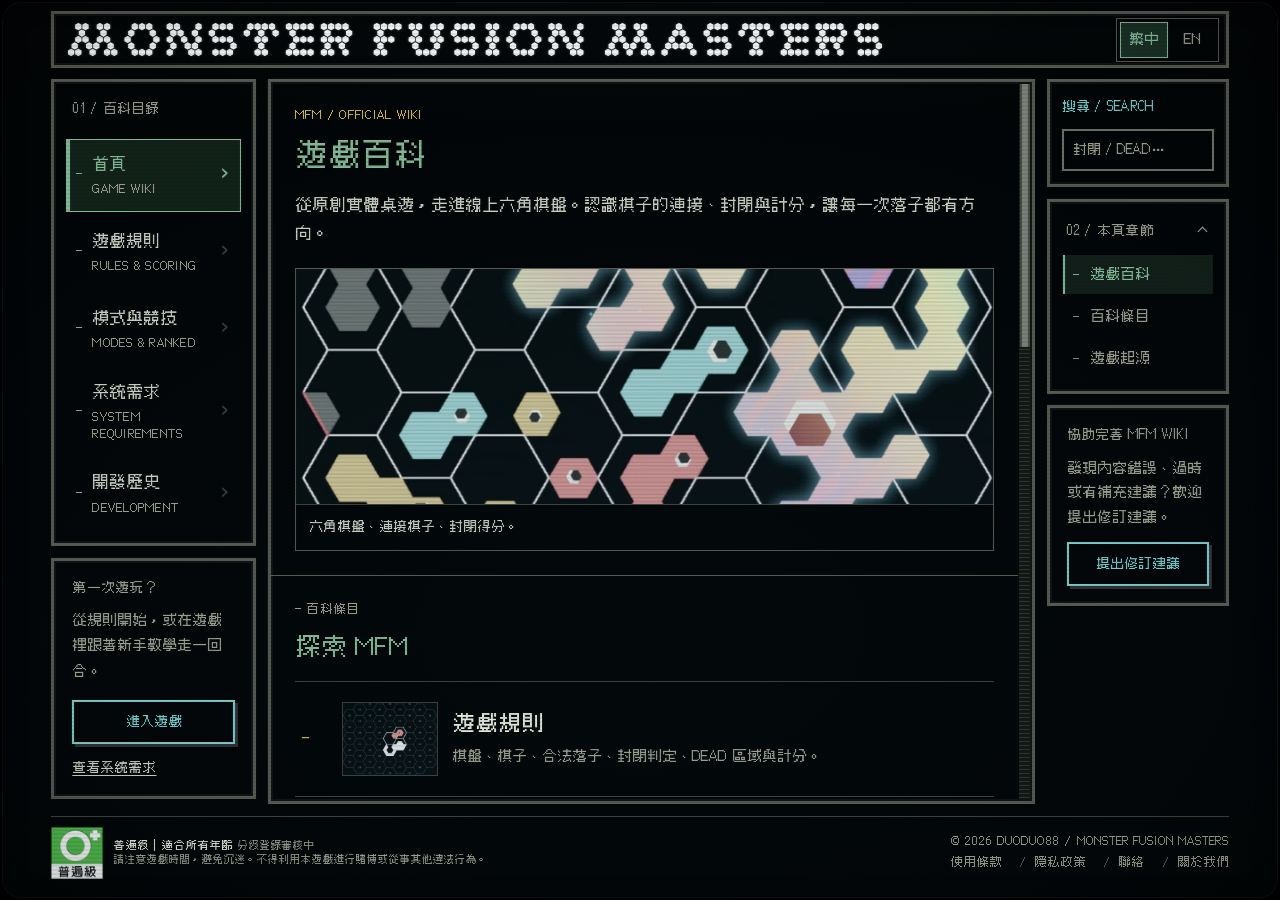
==== docs/index.html @ 3c0e4fbd "feat(wiki): add pending rating to all Chinese articles" ====
<!doctype html>
<html lang="zh-Hant">
<head>
  <link rel="canonical" href="https://duoduo-88.github.io/monster-fusion-masters-showcase_MFM/">
  <meta charset="utf-8">
  <meta name="viewport" content="width=device-width,initial-scale=1">
  <meta name="theme-color" content="#000000">
  <link rel="icon" type="image/png" sizes="500x500" href="./assets/mfm-favicon.png">
  <meta name="description" content="Monster Fusion Masters（MFM）官方遊戲百科：了解 61 格六角棋盤、拼接與封閉得分規則、線上對戰模式，以及原創桌遊的開發歷史。">
  <title>首頁 | Monster Fusion Masters Wiki</title>
  <link rel="alternate" hreflang="zh-Hant" href="https://duoduo-88.github.io/monster-fusion-masters-showcase_MFM/">
  <link rel="alternate" hreflang="en" href="https://duoduo-88.github.io/monster-fusion-masters-showcase_MFM/en/index.html">
  <link rel="preload" href="./fonts/mfm-reading.ttf" as="font" type="font/ttf" crossorigin>
  <link rel="stylesheet" href="./wiki.css?v=20261025-rating1">
  <script data-wiki-font-boot="1">
    (() => {
      "use strict";
      if (!document.fonts?.load) return;

      const root = document.documentElement;
      root.classList.add("wiki-fonts-loading");
      const reveal = () => {
        clearTimeout(timeout);
        root.classList.remove("wiki-fonts-loading");
      };
      // Keep the articles accessible if the font server fails or stalls.
      const timeout = setTimeout(reveal, 5000);
      const pageReady = new Promise(resolve => addEventListener("load", resolve, {once:true}));
      Promise.allSettled([document.fonts.load('16px "Cubic 11"', "遊戲Game"), pageReady]).then(reveal);
    })();
  </script>
  <script src="./wiki-navigation.js?v=20261025-requirements1" defer></script>
  <script src="./wiki.js?v=20261018-partial1" defer></script>
  <script src="./wiki-media.js?v=20261018-partial1" defer></script>
  <script src="./wiki-search-index.js?v=20261016-cover1" defer></script>
  <script src="./wiki-search.js?v=20261018-partial1" defer></script>
</head>
<body>
  <div class="wiki-loading-overlay" role="status" aria-label="載入中"><i class="mfm-loading-hexes" aria-hidden="true"><b></b><b></b><b></b></i></div>
  <a class="skip-link" href="#main-content">跳至主要內容</a>
  <div class="site-shell">
    <header class="site-head frame">
      <a class="brand" href="./index.html" aria-label="Monster Fusion Masters · 百科首頁"><img src="./assets/mfm-wordmark.svg?v=20261018-white1" alt="Monster Fusion Masters" width="814.02" height="32.58"><span class="brand-tag">OFFICIAL<br>WIKI</span></a>
      <div class="head-actions">
        <nav class="language-switch" aria-label="語言切換">
          <a href="./index.html?lang=zh-Hant" data-language="zh-Hant" lang="zh-Hant" hreflang="zh-Hant" aria-current="true" aria-label="繁體中文">繁中</a>
          <a href="./en/index.html?lang=en" data-language="en" lang="en" hreflang="en" aria-label="English">EN</a>
        </nav>
      </div>
    </header>
    <div class="layout">
      <aside class="left-rail">
        <nav class="site-nav frame" aria-label="百科分類"><div class="panel-label">01 / 百科目錄</div><a class="nav-link" href="./index.html" aria-current="page"><span class="nav-index">-</span><span>首頁<small>GAME WIKI</small></span><span class="nav-arrow" aria-hidden="true">›</span></a><a class="nav-link" href="./rules.html"><span class="nav-index">-</span><span>遊戲規則<small>RULES & SCORING</small></span><span class="nav-arrow" aria-hidden="true">›</span></a><a class="nav-link" href="./modes.html"><span class="nav-index">-</span><span>模式與競技<small>MODES & RANKED</small></span><span class="nav-arrow" aria-hidden="true">›</span></a><a class="nav-link" href="./requirements.html"><span class="nav-index">-</span><span>系統需求<small>SYSTEM REQUIREMENTS</small></span><span class="nav-arrow" aria-hidden="true">›</span></a><a class="nav-link" href="./history.html"><span class="nav-index">-</span><span>開發歷史<small>DEVELOPMENT</small></span><span class="nav-arrow" aria-hidden="true">›</span></a></nav>
        <div class="rail-note frame"><span class="panel-label">第一次遊玩？</span><p>從規則開始，或在遊戲裡跟著新手教學走一回合。</p><a class="pixel-btn cyan" data-mfm-launch href="https://mfm.monster-fusion-masters-online.workers.dev/" aria-haspopup="dialog">進入遊戲</a><a class="requirements-link" href="./requirements.html">查看系統需求</a></div>
        <div class="reference-card frame"><span class="panel-label">公開資料</span><p>原創桌遊，持續進化。</p><a href="https://github.com/duoduo-88/monster-fusion-masters-showcase_MFM">SHOWCASE</a><a href="./history.html#sources">資料來源</a><a href="https://github.com/duoduo-88/monster-fusion-masters-showcase_MFM/releases/latest">桌面版下載</a></div>
      </aside>
      <main class="page frame wiki-scroll-rail" id="main-content" tabindex="-1">
<section class="hero" id="overview"><span class="eyebrow">MFM / OFFICIAL WIKI</span><h1>遊戲百科</h1><p>從原創實體桌遊，走進線上六角棋盤。認識棋子的連接、封閉與計分，讓每一次落子都有方向。</p><figure class="guide-figure intro-visual wiki-cover"><img class="" src="./assets/media/board-colors.webp" alt="Monster Fusion Masters 彩色六角棋盤封面" width="784" height="850" loading="eager" fetchpriority="high" decoding="async"><figcaption>六角棋盤、連接棋子、封閉得分。</figcaption></figure>
</section>

<section class="section" id="explore"><span class="eyebrow">- 百科條目</span><h2>探索 MFM</h2><div class="entry-list">
<a class="entry" href="./rules.html"><span class="entry-number">-</span><span class="entry-thumb"><img class="" src="./assets/media/battle-overview.webp" alt="遊戲畫面局部" width="549" height="613" loading="lazy" decoding="async"></span><span><h3>遊戲規則</h3><p>棋盤、棋子、合法落子、封閉判定、DEAD 區域與計分。</p></span></a>
<a class="entry" href="./modes.html"><span class="entry-number">-</span><span class="entry-thumb"><img class="" src="./assets/media/lobby-room-list.webp" alt="遊戲畫面局部" width="975" height="694" loading="lazy" decoding="async"></span><span><h3>模式與競技</h3><p>自訂房間、AI、Ranked、RTG、賽季制度、觀戰與重播。</p></span></a>
<a class="entry" href="./history.html"><span class="entry-number">-</span><span class="entry-thumb"><img class="" src="./assets/media/board-colors.webp" alt="遊戲畫面局部" width="784" height="850" loading="lazy" decoding="async"></span><span><h3>開發歷史</h3><p>從 2020 年 3D 列印實體桌遊，到即時線上多人對戰。</p></span></a></div><div class="rank-preview"><div class="visual-heading"><h3>從青銅到大師</h3></div><div class="rank-strip"><a class="rank-mini" href="./modes.html#ranked"><img class="" src="./assets/media/rank-bronze.webp" data-animation="./assets/media/rank-bronze.animated.webp" data-still="./assets/media/rank-bronze.webp" alt="Bronze" width="224" height="224" loading="lazy" decoding="async"><span>Bronze</span></a><a class="rank-mini" href="./modes.html#ranked"><img class="" src="./assets/media/rank-silver.webp" data-animation="./assets/media/rank-silver.animated.webp" data-still="./assets/media/rank-silver.webp" alt="Silver" width="224" height="224" loading="lazy" decoding="async"><span>Silver</span></a><a class="rank-mini" href="./modes.html#ranked"><img class="" src="./assets/media/rank-gold.webp" data-animation="./assets/media/rank-gold.animated.webp" data-still="./assets/media/rank-gold.webp" alt="Gold" width="224" height="224" loading="lazy" decoding="async"><span>Gold</span></a><a class="rank-mini" href="./modes.html#ranked"><img class="" src="./assets/media/rank-platinum.webp" data-animation="./assets/media/rank-platinum.animated.webp" data-still="./assets/media/rank-platinum.webp" alt="Platinum" width="224" height="224" loading="lazy" decoding="async"><span>Platinum</span></a><a class="rank-mini" href="./modes.html#ranked"><img class="" src="./assets/media/rank-diamond.webp" data-animation="./assets/media/rank-diamond.animated.webp" data-still="./assets/media/rank-diamond.webp" alt="Diamond" width="224" height="224" loading="lazy" decoding="async"><span>Diamond</span></a><a class="rank-mini" href="./modes.html#ranked"><img class="" src="./assets/media/rank-master.webp" data-animation="./assets/media/rank-master.animated.webp" data-still="./assets/media/rank-master.webp" alt="Master" width="224" height="224" loading="lazy" decoding="async"><span>Master</span></a></div><a class="text-link" href="./modes.html#ranked">查看階級與評分門檻 →</a></div></section>
<section class="section" id="origin"><span class="eyebrow">- 遊戲起源</span><h2>先有桌遊，才有線上版</h2><p>MFM 的棋盤、規則、棋子、計分及平衡設計源自開發者的實體桌遊。2020 年公開 3D 列印版本，數年後再透過 Codex 協助將既有設計轉為軟體。遊戲玩法與設計決策仍由原作者負責。</p><p><a href="https://www.printables.com/model/35556-monster-fusion-masters-v1board-game">查看 2020 年實體版紀錄</a></p><figure class="guide-figure"><img src="./assets/media/original-tabletop-2020.webp" alt="Monster Fusion Masters V1 原創實體 3D 列印桌遊，橘色與黑色六角棋子置於白色棋盤上。" width="320" height="213" loading="lazy" decoding="async"><figcaption>2020 年的 Monster Fusion Masters V1 原創 3D 列印桌遊。</figcaption></figure></section>

</main>
      <aside class="right-rail">
        <section class="search-panel frame" data-wiki-search hidden aria-label="搜尋百科">
          <form role="search" aria-label="搜尋百科">
            <label class="panel-label" for="wiki-search-input">搜尋 / SEARCH</label>
            <div class="search-field"><input id="wiki-search-input" type="search" placeholder="封閉 / DEAD…" autocomplete="off" spellcheck="false" maxlength="160" aria-controls="wiki-search-results"><button class="search-clear" type="button" aria-label="清除搜尋" hidden>×</button></div>
            
          </form>
          <p class="search-status" role="status" aria-live="polite" aria-atomic="true" hidden></p>
          <ol class="search-results" id="wiki-search-results" hidden></ol>
        </section>
        <nav class="contents-panel frame" aria-label="本頁章節"><details open><summary class="panel-label">02 / 本頁章節<span class="collapse-icon" aria-hidden="true"></span></summary><ol class="toc"><li><a href="#overview"><span aria-hidden="true">-</span>遊戲百科</a></li><li><a href="#explore"><span aria-hidden="true">-</span>百科條目</a></li><li><a href="#origin"><span aria-hidden="true">-</span>遊戲起源</a></li></ol></details></nav>
      
        <section class="reference-card frame wiki-contribution" aria-label="百科修訂建議"><span class="panel-label">協助完善 MFM WIKI</span><p>發現內容錯誤、過時或有補充建議？歡迎提出修訂建議。</p><a class="pixel-btn cyan" href="https://github.com/duoduo-88/monster-fusion-masters-showcase_MFM/issues/new?template=wiki-suggestion.yml" target="_blank" rel="noopener noreferrer">提出修訂建議</a></section>
      </aside>
    </div>
    <footer class="site-footer"><div class="rating-summary" aria-label="台灣遊戲分級資訊"><img class="rating-symbol" src="./assets/rating-general.webp" alt="普遍級遊戲分級標誌" width="52" height="52"><div class="rating-copy"><div class="rating-title">普遍級｜適合所有年齡 <span class="rating-pending">分級登錄審核中</span></div><div class="rating-warning">請注意遊戲時間，避免沉迷。不得利用本遊戲進行賭博或從事其他違法行為。</div></div></div><div class="footer-meta"><div class="footer-copyright" aria-label="© 2026 DUODUO88 / MONSTER FUSION MASTERS"><span>© 2026</span><span>DUODUO88</span><span>/</span><span>MONSTER FUSION MASTERS</span></div><nav class="footer-nav" aria-label="法律與網站資訊"><a href="https://mfm.monster-fusion-masters-online.workers.dev/terms?from=wiki&amp;lang=zh-Hant">使用條款</a><a href="https://mfm.monster-fusion-masters-online.workers.dev/privacy?from=wiki&amp;lang=zh-Hant">隱私政策</a><a href="https://github.com/duoduo-88/monster-fusion-masters-showcase_MFM/issues/new/choose" target="_blank" rel="noopener noreferrer">聯絡</a><a href="./about.html">關於我們</a></nav></div></footer>
  </div>
  <dialog class="mfm-launch-dialog" id="mfm-launch-dialog" aria-labelledby="mfm-launch-title" aria-describedby="mfm-launch-copy">
    <h2 id="mfm-launch-title">啟動 MFM DESKTOP</h2>
    <div class="mfm-launch-copy" id="mfm-launch-copy"><p>正在嘗試開啟 MFM 桌面版。</p><p>如果遊戲沒有啟動，可以下載桌面版，或直接使用瀏覽器遊玩。</p></div>
    <div class="mfm-launch-actions">
      <a class="pixel-btn" href="https://github.com/duoduo-88/monster-fusion-masters-showcase_MFM/releases/latest" target="_blank" rel="noopener noreferrer" autofocus>下載桌面版</a>
      <a class="pixel-btn" href="https://mfm.monster-fusion-masters-online.workers.dev/">網頁版遊玩</a>
      <button class="pixel-btn" type="button" data-mfm-launch-close>關閉</button>
    </div>
  </dialog>
<script src="./crt-filter-v2.js?v=20261018-game-ui1"></script>
</body>
</html>
---- docs/wiki.css ----
/* Public wiki presentation only. The game's runtime is not imported. */
@font-face{font-family:"Cubic 11";src:url("./fonts/mfm-reading.ttf") format("truetype");font-weight:400;font-style:normal;font-display:block}
@font-face{font-family:"MFM Pixel";src:url("./fonts/BoutiqueBitmap9x9_1.93.ttf") format("truetype");font-weight:400;font-style:normal;font-display:swap}
/* Static presentation tokens from the game's competitive-rule.html and
   desktop-layout.css. Keep the Wiki independent of the private game runtime. */
:root{color-scheme:dark;--bg:#000;--panel:#000;--ink:#f1eedc;--copy:#c4c4b6;--muted:#8d8a7b;--line:#45453c;--soft:#2c302a;--accent:#72aa83;--game-accent:var(--accent);--gold:#c8a951;--cyan:#6cbebc;--font:"Cubic 11",monospace;--wiki-frame-width:min(100vw,calc(100dvh * 4 / 3));--wiki-frame-height:calc(var(--wiki-frame-width) * 3 / 4);--wiki-frame-pad:clamp(8px,calc(var(--wiki-frame-width) * .0095),14px);--wiki-frame-gap:var(--wiki-frame-pad);--wiki-header-height:clamp(54px,calc(var(--wiki-frame-height) * .0625),72px);--mfm-scroll-size:12px;--mfm-scroll-rail-width:12px;--mfm-scroll-content-gutter:14px;--mfm-scroll-track:#0b0d0a;--mfm-scroll-track-line:#242720;--mfm-scroll-thumb:#666960;--mfm-scroll-thumb-edge:#353831;--mfm-scroll-hover:#8b7a42;--mfm-scroll-active:#4f6f59}
*{box-sizing:border-box}
html{scroll-padding-top:110px}
html.wiki-fonts-loading body{visibility:hidden}
body{margin:0;background:var(--bg);color:var(--ink);font:400 16px/1.8 var(--font);font-synthesis:none;-webkit-text-size-adjust:100%;text-size-adjust:100%}
/* Static copy of the game loading presentation; no game runtime is imported. */
.wiki-loading-overlay{display:none;position:fixed;inset:0;z-index:2147483000;align-items:center;justify-content:center;background:#050706;color:#f1eedc}
html.wiki-fonts-loading .wiki-loading-overlay{display:flex;visibility:visible}
.mfm-loading-hexes{display:flex;align-items:center;justify-content:center;gap:14px;width:max-content;height:26px;animation:mfm-loading-hex-center 1380ms linear infinite}
.mfm-loading-hexes>b{position:relative;display:block;width:22px;height:25.4px;flex:0 0 22px;background:#fff;clip-path:polygon(50% 0,100% 25%,100% 75%,50% 100%,0 75%,0 25%);opacity:0;transform-origin:center}
.mfm-loading-hexes>b::after{content:"";position:absolute;inset:0;background:#050706;clip-path:inherit;transform:scale(.78)}
.mfm-loading-hexes>b:first-child{animation:mfm-loading-hex-one 1380ms linear infinite}
.mfm-loading-hexes>b:nth-child(2){animation:mfm-loading-hex-two 1380ms linear infinite}
.mfm-loading-hexes>b:nth-child(3){animation:mfm-loading-hex-three 1380ms linear infinite}
@keyframes mfm-loading-hex-center{
  0%,23%{transform:translateX(36px)}
  27%,41%{transform:translateX(18px)}
  45%,100%{transform:translateX(0)}
}
@keyframes mfm-loading-hex-one{
  0%,5%{opacity:0;transform:translateY(-8px) scale(.12)}
  9%{opacity:1;transform:translateY(0) scale(.12)}
  11%{transform:scale(.08);animation-timing-function:cubic-bezier(.2,.75,.25,1)}
  19%{transform:scale(1.06);animation-timing-function:ease-out}
  23%,78%{opacity:1;transform:scale(1)}
  84%,100%{opacity:0;transform:scale(.6)}
}
@keyframes mfm-loading-hex-two{
  0%,23%{opacity:0;transform:translateY(-8px) scale(.12)}
  27%{opacity:1;transform:translateY(0) scale(.12)}
  29%{transform:scale(.08);animation-timing-function:cubic-bezier(.2,.75,.25,1)}
  37%{transform:scale(1.06);animation-timing-function:ease-out}
  41%,78%{opacity:1;transform:scale(1)}
  84%,100%{opacity:0;transform:scale(.6)}
}
@keyframes mfm-loading-hex-three{
  0%,41%{opacity:0;transform:translateY(-8px) scale(.12)}
  45%{opacity:1;transform:translateY(0) scale(.12)}
  47%{transform:scale(.08);animation-timing-function:cubic-bezier(.2,.75,.25,1)}
  55%{transform:scale(1.06);animation-timing-function:ease-out}
  59%,78%{opacity:1;transform:scale(1)}
  84%,100%{opacity:0;transform:scale(.6)}
}
@media (prefers-reduced-motion:reduce){.mfm-loading-hexes{animation:none;transform:none}.mfm-loading-hexes>b{animation:none!important;opacity:1;transform:none}}
a{color:var(--cyan);text-underline-offset:4px}
a:hover{color:#b7ded7}
a:focus-visible,summary:focus-visible{outline:2px solid var(--gold);outline-offset:4px}
img{max-width:100%;height:auto;display:block}
h1,h2,h3,p,ol,ul,figure,dl{margin:0}
h1,h2,h3,strong{font-weight:400}
h1{font-size:30px;line-height:1.35;color:var(--accent)}
h2{font-size:24px;line-height:1.45;color:var(--accent)}
h3{font-size:20px;line-height:1.5;color:var(--ink)}
p,li,td,th{overflow-wrap:break-word}
p{color:var(--copy)}
p+p{margin-top:14px}
strong{color:var(--ink)}
ul,ol{padding-left:24px;color:var(--copy)}
li+li{margin-top:9px}
::selection{background:#244735;color:#fff}
.site-shell{width:var(--wiki-frame-width);aspect-ratio:4/3;margin:0 auto;padding:var(--wiki-frame-pad);display:flex;flex-direction:column;overflow:hidden;container:wiki-frame / inline-size}
.frame{border:3px solid var(--line);background:var(--panel);box-shadow:5px 5px 0 #000,inset 0 0 0 2px #090909,0 0 2px rgba(220,235,220,.09)}
.site-head{position:relative;z-index:10;flex:none;height:var(--wiki-header-height);min-height:var(--wiki-header-height);display:flex;align-items:center;justify-content:space-between;gap:16px;padding:7px 7px 7px 14px}
.site-head::before{content:"";position:absolute;top:-15px;left:-3px;right:-3px;height:12px;background:var(--bg)}
.brand{display:flex;align-items:center;gap:22px;min-width:0;color:var(--ink);text-decoration:none}
.brand img{width:min(814.02px,calc(100cqw - 176px));height:auto;min-width:0;filter:drop-shadow(0 0 1px rgba(255,255,255,.18))}
.brand-tag{padding-left:20px;border-left:1px solid var(--line);color:var(--accent);font:13px/1.5 var(--font);letter-spacing:.06em;flex:none}
.head-actions{display:flex;align-items:center;gap:12px;flex:none}
.language-switch{display:flex;border:1px solid var(--line);padding:3px;gap:3px;background:#000}
.language-switch a{display:flex;align-items:center;justify-content:center;min-width:44px;min-height:36px;padding:3px 8px;text-decoration:none;font-size:14px;color:var(--muted);border:1px solid transparent}
.language-switch a[aria-current]{border-color:var(--game-accent);background:#102017;color:var(--accent)}
.language-switch a:hover{color:var(--ink);background:#131811}
.pixel-btn{display:inline-flex;align-items:center;justify-content:center;gap:14px;min-height:44px;padding:9px 12px;background:#000;border:2px solid var(--button-line,#737373);box-shadow:3px 3px 0 var(--button-shadow,#222),0 0 1.5px rgba(225,235,225,.1);color:var(--ink);text-decoration:none;font:inherit;font-size:15px;line-height:1.4;cursor:pointer;touch-action:manipulation}
.pixel-btn.primary{border-color:var(--game-accent)}
.pixel-btn.cyan{border-color:var(--cyan);color:var(--cyan)}
.pixel-btn:hover{background:var(--button-hover-bg,#000);color:var(--button-hover-ink,var(--ink));border-color:var(--button-hover-line,#737373);filter:brightness(var(--button-hover-brightness,1.25))}
.pixel-btn.primary:hover{border-color:var(--game-accent)}
.pixel-btn.cyan:hover{border-color:var(--cyan);color:var(--cyan)}
.pixel-btn:focus-visible{outline:3px solid #fff;outline-offset:3px}
.pixel-btn:active{transform:translate(2px,2px);box-shadow:1px 1px #111}
/* Static counterpart of the game's room-action dialog and popup-presentation.
   Native dialog supplies modality; wiki.js owns only launch and finite animations. */
@property --launch-frame-y{syntax:"<length>";inherits:true;initial-value:0px}
@property --launch-frame-x{syntax:"<length>";inherits:true;initial-value:0px}
.mfm-launch-dialog{
  --button-line:#73736b;--button-shadow:#222;
  --button-hover-bg:#000;--button-hover-ink:var(--ink);--button-hover-line:#73736b;--button-hover-brightness:1.3;
  box-sizing:border-box;width:min(46rem,calc(100% - 28px));max-height:calc(100dvh - 28px);
  margin:auto;padding:clamp(16px,4vw,24px);border:3px solid #777b72;border-radius:0;
  overflow:auto;scrollbar-gutter:stable;color:#e9e6d6;font-family:"MFM Pixel",monospace;
  background:radial-gradient(ellipse 80% 54% at 50% 26%,rgba(108,190,188,.13),transparent 68%),radial-gradient(ellipse 100% 90% at 50% 50%,transparent 54%,rgba(0,0,0,.74) 100%),repeating-linear-gradient(180deg,rgba(255,255,255,.015) 0 1px,transparent 1px 4px),#050605;
  box-shadow:0 0 0 2px #050505,0 18px 60px #000,inset 0 0 0 2px #090909,inset 0 0 42px rgba(108,190,188,.035);
}
.mfm-launch-dialog[data-animating]::after{content:"";position:absolute;pointer-events:none;border:2px solid #777b72;inset:max(0px,calc(var(--launch-frame-y) - 3px)) max(0px,calc(var(--launch-frame-x) - 3px));z-index:1}
.mfm-launch-dialog::backdrop{background:radial-gradient(ellipse at 50% 42%,rgba(108,190,188,.08),transparent 48%),rgba(0,0,0,.82)}
.mfm-launch-dialog h2{margin:0 0 16px;font-size:22px;line-height:1.4;color:var(--game-accent);overflow-wrap:anywhere}
.mfm-launch-copy{font-family:var(--font);font-size:16px;line-height:1.45}
.mfm-launch-copy p{color:#b9b6a4}
.mfm-launch-actions{display:grid;grid-template-columns:repeat(auto-fit,minmax(min(100%,13rem),1fr));gap:12px;margin-top:20px}
.mfm-launch-actions .pixel-btn{min-width:0;text-align:center;overflow-wrap:anywhere}
.mfm-launch-dialog .pixel-btn:focus-visible{outline:0;border-color:#e2e5d9;filter:brightness(1.5);box-shadow:3px 3px #303228,0 0 9px rgba(235,238,226,.42)}
.layout{display:grid;grid-template-columns:228px minmax(0,1fr) 206px;align-items:stretch;gap:var(--wiki-frame-gap);margin-top:var(--wiki-frame-gap);flex:1 1 auto;min-height:0}
.left-rail,.right-rail{display:grid;align-content:start;gap:var(--wiki-frame-gap);min-width:0;min-height:0;overflow-x:hidden;overflow-y:auto;scrollbar-width:none;scrollbar-gutter:auto}
:is(.left-rail,.right-rail)::-webkit-scrollbar{display:none;width:0;height:0}
/* Scrollbar palette and geometry mirror the game's retro-scrollbar.css.
   The article reserves its game rail in HTML; tables keep native scrollbar styling. */
.page,.table-wrap{
  scrollbar-width:auto;
  scrollbar-color:var(--mfm-scroll-thumb) var(--mfm-scroll-track);
}
:is(.page,.table-wrap)::-webkit-scrollbar{
  width:var(--mfm-scroll-size);
  height:var(--mfm-scroll-size);
  background:#000;
}
:is(.page,.table-wrap)::-webkit-scrollbar-track{
  border:2px solid #1f221d;
  border-radius:0;
  background:repeating-linear-gradient(180deg,transparent 0 3px,var(--mfm-scroll-track-line) 3px 4px),var(--mfm-scroll-track);
  box-shadow:inset 0 0 0 1px #30332c;
}
:is(.page,.table-wrap)::-webkit-scrollbar-thumb{
  min-width:28px;
  min-height:28px;
  border:2px solid #000;
  border-radius:0;
  background:linear-gradient(90deg,var(--mfm-scroll-thumb-edge) 0 2px,var(--mfm-scroll-thumb) 2px calc(100% - 2px),var(--mfm-scroll-thumb-edge) calc(100% - 2px));
  box-shadow:inset 0 0 0 1px #7f8278;
}
:is(.page,.table-wrap)::-webkit-scrollbar-thumb:hover{
  background:linear-gradient(90deg,#514725 0 2px,var(--mfm-scroll-hover) 2px calc(100% - 2px),#514725 calc(100% - 2px));
  box-shadow:inset 0 0 0 1px #a8975b;
}
:is(.page,.table-wrap)::-webkit-scrollbar-thumb:active{
  background:linear-gradient(90deg,#32483a 0 2px,var(--mfm-scroll-active) 2px calc(100% - 2px),#32483a calc(100% - 2px));
  box-shadow:inset 0 0 0 1px #6f9079;
}
:is(.page,.table-wrap)::-webkit-scrollbar-corner{
  border:2px solid #000;
  background:linear-gradient(45deg,transparent 40%,#242620 40% 60%,transparent 60%),var(--mfm-scroll-track);
}
/* The article has this class in its initial HTML, reserving the 14px gutter
   before enhancement runs. JavaScript sizes and moves the thumb without
   changing article geometry. Wheel, touch and keyboard scrolling remain native. */
@media(min-width:761px){
  .page.wiki-scroll-rail{
    --wiki-scroll-thumb-h:28px;
    --wiki-scroll-thumb-y:2px;
    --wiki-scroll-thumb-color:var(--mfm-scroll-thumb);
    --wiki-scroll-thumb-edge:var(--mfm-scroll-thumb-edge);
    overflow-y:auto;
    scrollbar-width:none;
    scrollbar-gutter:auto;
    padding-right:var(--mfm-scroll-content-gutter);
    background-image:
      linear-gradient(90deg,var(--wiki-scroll-thumb-edge) 0 2px,var(--wiki-scroll-thumb-color) 2px 8px,var(--wiki-scroll-thumb-edge) 8px 10px),
      repeating-linear-gradient(180deg,var(--mfm-scroll-track) 0 3px,var(--mfm-scroll-track-line) 3px 4px);
    background-position:
      calc(100% - 2px) var(--wiki-scroll-thumb-y),
      calc(100% - 1px) 0;
    background-size:
      10px var(--wiki-scroll-thumb-h),
      var(--mfm-scroll-rail-width) 100%;
    background-repeat:no-repeat;
    background-attachment:scroll;
  }
  .wiki-scroll-rail::-webkit-scrollbar{width:0;height:0}
  .wiki-scroll-rail[data-wiki-scroll-hover]{
    --wiki-scroll-thumb-color:var(--mfm-scroll-hover);
    --wiki-scroll-thumb-edge:#514725;
  }
  .wiki-scroll-rail[data-wiki-scroll-dragging]{
    --wiki-scroll-thumb-color:var(--mfm-scroll-active);
    --wiki-scroll-thumb-edge:#32483a;
    cursor:ns-resize;
    user-select:none;
  }
}
.site-nav{padding:17px 12px 13px}
.panel-label{display:block;font-size:13px;line-height:1.5;color:var(--muted);letter-spacing:.02em}
.site-nav>.panel-label{padding:0 6px 16px}
.nav-link{display:flex;align-items:center;gap:12px;min-height:73px;margin-top:4px;padding:10px 9px;border:1px solid transparent;text-decoration:none;color:var(--copy);line-height:1.45;font-size:17px}
.nav-index{align-self:center;font-size:12px;color:var(--muted)}
.nav-link small{display:block;margin-top:5px;color:var(--muted);font-size:12px;line-height:1.4;letter-spacing:.02em}
.nav-arrow{margin-left:auto;color:var(--soft);font-size:23px}
.nav-link[aria-current="page"]{border-color:var(--game-accent);background:#0b160e;color:var(--accent);box-shadow:inset 3px 0 var(--game-accent)}
.nav-link[aria-current] .nav-index,.nav-link[aria-current] .nav-arrow{color:var(--accent)}
.nav-link:hover{color:var(--accent);background:#0b100c}
.rail-note{padding:17px 18px}
.rail-note p{font-size:14px;line-height:1.8;margin:11px 0 16px;color:var(--muted)}
.rail-note .pixel-btn{display:flex;padding:8px;font-size:13px;gap:8px}
.rail-note .requirements-link{display:block;margin-top:12px;font-size:13px;color:var(--copy)}
.page{min-width:0;min-height:0;overflow-x:hidden;overflow-y:auto;scrollbar-gutter:stable;scroll-padding-top:18px;container:wiki-article / inline-size}
.page:focus{outline:none}
.hero{padding:27px 28px 26px}
.eyebrow{display:block;color:var(--muted);font-size:12px;line-height:1.5;letter-spacing:.02em;margin-bottom:12px}
.hero .eyebrow{color:var(--gold)}
.hero h1{margin-bottom:14px}
.hero-actions{display:flex;align-items:center;flex-wrap:wrap;gap:18px;margin-top:23px}
.text-link{font-size:14px;text-decoration:none;color:var(--muted)}
.text-link:hover{color:var(--cyan)}
.section{padding:27px 28px 29px;border-top:1px solid var(--line)}
.section h2{margin-bottom:16px}
.section ol,.section ul{margin-top:14px}
.section p+ul,.section p+ol{margin-top:14px}
.section ul+p,.section ol+p{margin-top:16px}
.version-note{font-size:13px!important;line-height:1.7;color:var(--muted)!important;margin-top:15px!important}
.game-figure{margin:0 28px 28px;border:1px solid var(--line);background:#000}
.figure-label{display:flex;justify-content:space-between;align-items:center;gap:12px;padding:9px 13px;background:#0b1412;border-bottom:1px solid var(--line);color:var(--cyan);font-size:12px;line-height:1.5}
.demo-label{color:var(--muted);font-size:12px}
.game-preview{display:block;overflow:hidden;aspect-ratio:16/9}
.game-preview img{width:100%;height:100%;object-fit:cover;object-position:50% 32%}
.game-preview:hover img{opacity:.85}
figcaption{display:flex;flex-wrap:wrap;justify-content:space-between;gap:8px;padding:10px 13px;border-top:1px solid var(--line);font-size:12px;color:var(--muted)}
figcaption a{text-decoration:none}
.entry-list{display:grid}
.entry{display:grid;grid-template-columns:26px minmax(0,1fr);align-items:center;gap:17px;padding:20px 7px;border-top:1px solid var(--soft);text-decoration:none}
.entry:last-child{padding-bottom:6px}
.entry-number{align-self:center;font-size:13px;color:var(--gold)}
.entry h3{font-size:21px;color:var(--ink);margin-bottom:6px}
.entry p{font-size:14px;line-height:1.75;color:var(--muted)}
.entry:hover{background:#0b130e}
.entry:hover h3{color:var(--accent)}
.contents-panel{padding:17px 13px 13px}
.search-panel[data-wiki-resizing],.contents-panel[data-wiki-resizing]{overflow:hidden;overflow:clip}
.contents-panel summary{display:flex;align-items:center;justify-content:space-between;gap:8px;padding:0 3px;list-style:none;cursor:pointer;min-height:24px}
.contents-panel summary::-webkit-details-marker{display:none}
.collapse-icon{width:7px;height:7px;border-right:1px solid var(--muted);border-bottom:1px solid var(--muted);transform:rotate(45deg);margin:0 4px 4px 0}
details[open] .collapse-icon{transform:rotate(225deg);margin-top:6px}
.toc{list-style:none;padding:12px 0 0;font-size:14px}
.toc li+li{margin-top:3px}
.toc a{display:flex;align-items:baseline;gap:10px;padding:9px 8px;border-left:2px solid transparent;text-decoration:none;color:var(--muted);line-height:1.5}
.toc a>span{color:#73796b;font:12px/1.5 var(--font);flex:none}
.toc a:hover{color:var(--ink)}
.toc a[aria-current="location"]{color:var(--accent);border-color:var(--game-accent);background:#0b130e}
.toc a[aria-current] span{color:var(--accent)}
.reference-card{padding:17px 17px 11px}
.reference-card p{font-size:14px;line-height:1.75;color:var(--muted);margin:12px 0}
.reference-card:not(.wiki-contribution)>a{display:flex;align-items:center;justify-content:space-between;border-top:1px solid #343325;padding:11px 0;color:var(--gold);text-decoration:none;font:12px/1.5 var(--font)}
.reference-card:not(.wiki-contribution)>a:hover{color:var(--ink)}
.wiki-contribution{padding-bottom:17px}
.wiki-contribution>.pixel-btn{width:100%;padding-inline:6px;font-size:13px;text-align:center;justify-content:center;align-items:center}
.card-grid{display:grid;grid-template-columns:repeat(2,minmax(0,1fr));gap:14px}
.mode-card{border:1px solid var(--line);padding:18px}
.mode-card .eyebrow{font-size:12px}
.mode-card h3{color:var(--accent);margin-bottom:12px}
.mode-card p{font-size:14px;line-height:1.85}
.table-wrap{overflow-x:auto;margin:18px 0;max-width:100%}
.data-table{border-collapse:collapse;width:100%;font-size:15px;line-height:1.7}
.data-table th,.data-table td{padding:11px 12px;text-align:left;border-bottom:1px solid var(--soft)}
.data-table th{background:#10150e;color:var(--gold);font-weight:400;white-space:nowrap}
.data-table td{color:var(--copy)}
.data-table td:nth-child(2){color:var(--ink)}
.note{padding:15px 17px;border-left:3px solid var(--gold);background:#131209;color:var(--copy);font-size:14px;line-height:1.85;margin:18px 0}
.note strong{color:var(--gold)}
.timeline{list-style:none;padding-left:23px;border-left:1px solid var(--line)}
.timeline li{position:relative;margin:0 0 30px;padding-left:4px}
.timeline li::before{content:"";position:absolute;left:-28px;top:4px;width:9px;height:9px;background:var(--game-accent);box-shadow:0 0 0 4px var(--panel)}
.timeline li:last-child{margin-bottom:0}
.timeline .eyebrow{font-size:12px;color:var(--gold)}
.timeline h3{margin-bottom:11px;color:var(--accent)}
.site-footer{display:flex;justify-content:space-between;align-items:center;flex-wrap:wrap;gap:10px 16px;flex:none;margin-top:12px;padding:10px 0;border-top:1px solid var(--soft);background:var(--bg);font-size:12px;line-height:1.45;color:var(--muted)}
.site-footer .rating-summary{display:flex;align-items:center;gap:10px;flex:1 1 270px;min-width:0}
.site-footer .rating-symbol{display:block;flex:none;width:52px;height:52px;object-fit:contain}
.site-footer .rating-copy{min-width:0;overflow-wrap:anywhere;font-size:10px;line-height:1.4}
.site-footer .rating-title{color:var(--ink);font-size:11px;font-weight:600}
.site-footer .rating-pending{color:var(--muted);font-size:10px;font-weight:400}
.site-footer .rating-warning{color:var(--muted)}
.site-footer .rating-zh-notice{font-size:9px;color:var(--muted)}
.site-footer .footer-meta{display:grid;grid-template-columns:minmax(0,1fr);gap:4px;width:max-content;max-width:100%;margin-left:auto;flex:0 1 auto}
.site-footer .footer-copyright{display:flex;justify-content:space-between;align-items:center;gap:5px;white-space:nowrap;font-size:11px}
.site-footer .footer-nav{display:flex;justify-content:space-between;align-items:center;flex-wrap:nowrap;gap:4px;width:100%;margin-left:0}
.site-footer .footer-nav a{text-decoration:none;white-space:nowrap}
.site-footer .footer-nav a+a::before{content:"/";display:inline-block;margin-right:7px;color:var(--line)}
.site-footer a{color:var(--muted)}
.site-footer a:hover{color:#b7ded7}
@media(max-width:760px){.site-footer .rating-summary{flex:1 1 100%}.site-footer .footer-meta{margin-left:auto}}
@media(max-width:420px){.site-footer .footer-meta{font-size:10px}.site-footer .footer-copyright{font-size:10px;gap:3px}.site-footer .footer-nav a+a::before{margin-right:4px}}
.skip-link{position:fixed;left:18px;top:-100px;z-index:30;background:#000;padding:10px 15px;border:2px solid var(--gold)}
.skip-link:focus{top:10px}
@media(min-width:761px){html,body{height:100%;overflow:hidden}body{display:grid;place-items:center}}
/* Breakpoints follow the actual 4:3 frame, including wide, short windows. */
@container wiki-frame (min-width:1600px){.hero,.section{padding-left:34px;padding-right:34px}.game-figure{margin-left:34px;margin-right:34px}}
@container wiki-frame (max-width:1260px){.layout{grid-template-columns:205px minmax(0,1fr) 182px}.brand-tag{display:none}.brand img{width:min(814.02px,calc(100cqw - 160px))}.head-actions{gap:9px}.site-head{gap:18px}.hero,.section{padding:24px}.game-figure{margin-left:24px;margin-right:24px}.nav-link{gap:9px;font-size:16px}}
@media(min-width:761px){
  @container wiki-frame (max-width:1000px){.layout{grid-template-columns:176px minmax(0,1fr);grid-template-rows:minmax(0,1fr) auto}.left-rail{grid-column:1;grid-row:1;overflow-y:auto}.right-rail{grid-column:1;grid-row:2;overflow-y:auto;max-height:40dvh}.page{grid-column:2;grid-row:1 / span 2}.toc{font-size:13px}.contents-panel{padding:12px}.nav-link{font-size:15px;gap:8px}.nav-link small{font-size:12px}.rail-note{padding:15px 13px}.rail-note .pixel-btn{font-size:12px}}
}
@media(max-width:760px){html{scroll-padding-top:160px}.site-shell{width:calc(100% - 24px);height:auto;aspect-ratio:auto;margin-top:12px;padding:0;display:block;overflow:visible}.site-head{position:sticky;top:9px;height:auto;min-height:0;padding:14px;gap:15px;flex-wrap:wrap}.brand{width:100%;justify-content:space-between;gap:15px}.brand img{width:calc(100% - 80px);max-width:660px}.brand-tag{display:block;font-size:12px;padding-left:13px;line-height:1.4}.head-actions{width:100%;justify-content:flex-end}.language-switch a{min-height:37px;min-width:48px}.layout{display:flex;flex-direction:column;gap:13px;margin-top:13px;flex:none;min-height:auto}.left-rail,.right-rail{width:100%;display:grid;gap:13px;max-height:none;overflow:visible}.left-rail{order:1}.right-rail{order:2}.page{order:3;width:100%;min-height:auto;overflow:visible;scrollbar-gutter:auto}.site-nav{display:grid;grid-template-columns:repeat(3,minmax(0,1fr));gap:3px;padding:8px}.site-nav>.panel-label{display:none}.nav-link{min-height:53px;justify-content:center;gap:0;padding:7px 3px;margin:0;font-size:14px;text-align:center}.nav-link small,.nav-index,.nav-arrow{display:none}.nav-link[aria-current="page"]{box-shadow:inset 0 -2px var(--game-accent)}.contents-panel{padding:11px 13px}.contents-panel summary{min-height:26px}.toc{display:grid;grid-template-columns:repeat(2,minmax(0,1fr));gap:0}.toc li+li{margin:0}.hero,.section{padding:22px}.hero h1{font-size:27px}.hero p{font-size:16px;line-height:1.9}.game-figure{margin:0 22px 22px}.hero-actions{gap:17px}.game-preview{aspect-ratio:4/3}.game-preview img{object-fit:contain}.entry{gap:11px;grid-template-columns:22px minmax(0,1fr);padding-top:18px;padding-bottom:18px}.entry h3{font-size:20px}.site-footer{font-size:12px;gap:7px;margin-top:20px}.data-table{font-size:14px}.data-table th,.data-table td{padding:9px 8px}.mode-card{padding:15px}.card-grid{gap:10px}}
@media(max-width:420px){.site-shell{width:calc(100% - 18px);margin-top:9px}.site-head{padding:12px}.brand{gap:9px}.brand img{width:100%}.brand-tag{display:none}.nav-link{font-size:12px}.hero,.section{padding:19px}.game-figure{margin:0 19px 19px}.hero-actions{gap:14px}.hero-actions .pixel-btn{font-size:14px}.text-link{font-size:13px}.figure-label{font-size:12px;padding:8px 9px}.demo-label{font-size:12px}.entry p{font-size:13px}.card-grid{grid-template-columns:1fr}.version-note{font-size:12px!important}.footer-divider{padding:0 4px}}
@media(prefers-reduced-motion:reduce){html{scroll-behavior:auto}}

/* Cropped game visuals: captions stay outside the image and translate with the article. */
.guide-figure{margin:20px 0 0;border:1px solid var(--line);background:#000;min-width:0}
.guide-figure>img{width:100%;max-height:420px;object-fit:contain;background:#000}
.guide-figure figcaption{font-size:13px;line-height:1.75;color:var(--copy);border-color:var(--soft);padding:11px 13px;display:block}
.intro-visual>img{height:235px;object-fit:cover;object-position:center}
.board-map{max-width:620px;margin:22px auto 0}
.board-map>img{max-height:480px}
.small-detail{width:fit-content;max-width:100%;margin:20px auto 0}
.small-detail>img{width:auto;max-width:100%;max-height:260px;margin:auto}
.visual-note{font-size:13px;line-height:1.8;color:var(--muted);margin-top:18px}
.visual-heading{display:flex;align-items:center;justify-content:space-between;gap:14px;margin:20px 0 15px;flex-wrap:wrap}
.visual-heading h3{color:var(--accent);font-size:19px}
[hidden]{display:none!important}
.demo-gallery{border:1px solid var(--line);margin-top:25px;background:#000}
.demo-gallery .figure-label{padding:9px 12px;min-height:48px}
.demo-stage{height:310px;display:flex;align-items:center;justify-content:center;background:#000;overflow:hidden}
.demo-stage img{width:100%;height:100%;object-fit:contain}
.demo-caption{min-height:56px;display:block;font-size:13px;line-height:1.8;color:var(--copy);border-color:var(--line)}
.demo-controls{display:grid;grid-template-columns:repeat(3,minmax(0,1fr));gap:7px;padding:11px;border-top:1px solid var(--soft)}
.demo-controls button{min-width:0;min-height:43px;padding:8px 6px;background:#050805;border:1px solid var(--line);color:var(--muted);font:13px/1.5 var(--font);cursor:pointer}
.demo-controls button[aria-pressed="true"]{color:var(--accent);border-color:var(--game-accent);background:#0b180e;box-shadow:inset 0 -2px #42684d}
.demo-controls button:hover{color:var(--ink);border-color:var(--accent)}
.entry{grid-template-columns:26px 96px minmax(0,1fr);gap:14px}
.entry-thumb{display:block;border:1px solid var(--soft);background:#000;height:74px;overflow:hidden}
.entry-thumb img{width:100%;height:100%;object-fit:cover}
.rank-preview{margin-top:26px;padding-top:3px;border-top:1px solid var(--line)}
.rank-strip{display:grid;grid-template-columns:repeat(6,minmax(0,1fr));gap:8px;margin-bottom:18px}
.rank-mini{display:block;text-decoration:none;text-align:center;background:#000;border:1px solid var(--soft);padding:8px 2px}
.rank-mini img{width:100%;max-width:100px;margin:auto}
.rank-mini span{font:12px/1.5 var(--font);display:block;color:var(--muted);margin-top:6px;overflow-wrap:anywhere}
.rank-mini:hover{border-color:var(--accent)}
.tile-catalog{display:grid;grid-template-columns:repeat(2,minmax(0,1fr));gap:14px;margin-top:22px}
.tile-family{min-width:0;border:1px solid var(--line);background:#000}
.tile-family-label{display:flex;justify-content:space-between;align-items:center;gap:10px;padding:11px 13px;border-bottom:1px solid var(--soft);font:14px/1.5 var(--font)}
.tile-family-label strong{color:var(--accent)}
.tile-family-label>span{font-size:12px;color:var(--gold)}
.tile-swatches{--tile-size:88px;display:grid;grid-template-columns:repeat(auto-fill,var(--tile-size));grid-auto-rows:var(--tile-size);align-content:start;gap:8px;padding:12px;min-height:112px}
.tile-swatch{position:relative;display:block;width:var(--tile-size);height:var(--tile-size);overflow:hidden}
.tile-swatch>img{position:absolute;max-width:none;width:calc(var(--tile-size) * var(--sheet-columns));height:auto;left:calc(var(--tile-size) * var(--tile-x));top:calc(var(--tile-size) * var(--tile-y))}
.connection-grid{display:grid;grid-template-columns:repeat(3,minmax(0,1fr));gap:12px;margin-top:24px}
.connection-grid .guide-figure{margin:0}
.connection-grid img{height:175px;object-fit:contain}
.connection-grid figcaption{font-size:12px;line-height:1.85;padding:10px}
.subheading{font-size:19px!important;margin-top:27px;color:var(--accent)}
.visual-pair{display:grid;grid-template-columns:repeat(2,minmax(0,1fr));gap:15px;margin-top:20px}
.visual-pair .guide-figure{margin:0}
.visual-pair img{height:220px;object-fit:contain}
.center-comparison img{height:160px}
.scoring-gallery{display:grid;grid-template-columns:repeat(2,minmax(0,1fr));gap:15px;margin-top:20px}
.score-example{border:1px solid var(--line);background:#000;min-width:0}
.annotated-board{position:relative;margin:0 auto}
.annotated-board img{width:100%;height:auto}
.tile-number{position:absolute;transform:translate(-50%,-50%);background:#050f11;color:#e7fff3;border:1px solid #a9d6cd;box-shadow:1px 1px 0 #000;font:12px/1 var(--font);width:22px;height:22px;display:flex;justify-content:center;align-items:center}
.score-example figcaption{display:block;text-align:center;border-color:var(--soft);font:16px/1.6 var(--font);color:var(--accent)}
.score-example b{font-weight:400;color:var(--gold);padding:0 5px}
.rank-grid{display:grid;grid-template-columns:repeat(3,minmax(0,1fr));gap:14px;margin-top:14px}
.rank-card{border:1px solid var(--line);background:#000;min-width:0;padding:12px 9px 15px;text-align:center}
.rank-card>img{width:112px;height:112px;margin:auto}
.rank-card figcaption{border:0;padding:5px 0 0;display:block}
.rank-card h3{font-size:20px;color:var(--ink);margin-bottom:8px}
.rank-rating{color:var(--gold);display:block;font:15px/1.5 var(--font)}
.rank-card figcaption>span{display:block;font-size:12px;line-height:1.75;color:var(--muted);margin-top:8px}
.placement-state{display:flex;align-items:center;gap:17px;padding:16px;margin-top:15px;border:1px solid var(--soft);background:#070907}
.placement-state>img{width:64px;height:64px;flex:none}
.placement-state strong{font:16px/1.5 var(--font);color:var(--muted)}
.placement-state p{font-size:13px;line-height:1.7;margin-top:6px}
.feature-gallery{display:grid;grid-template-columns:repeat(3,minmax(0,1fr));gap:12px;margin-top:22px}
.feature-gallery .guide-figure{margin:0}
.feature-gallery img{height:185px;object-fit:contain;object-position:center}
.feature-gallery figcaption{font-size:12px;padding:10px}
.timeline-visuals{margin:20px 0 27px}
.timeline-visuals img{height:220px}
@container wiki-frame (max-width:1150px){.rank-strip{grid-template-columns:repeat(3,minmax(0,1fr))}.rank-grid{grid-template-columns:repeat(2,minmax(0,1fr))}.entry{grid-template-columns:20px 72px minmax(0,1fr);gap:10px}.connection-grid{grid-template-columns:1fr}.connection-grid .guide-figure{display:grid;grid-template-columns:150px minmax(0,1fr)}.connection-grid img{height:140px}.connection-grid figcaption{border-top:0;border-left:1px solid var(--soft);display:flex;align-items:center}.feature-gallery{grid-template-columns:1fr}.feature-gallery .guide-figure{display:grid;grid-template-columns:155px minmax(0,1fr)}.feature-gallery img{height:140px}.feature-gallery figcaption{border-left:1px solid var(--soft);border-top:0;display:flex;align-items:center}}
@media(max-width:760px){.entry{grid-template-columns:72px minmax(0,1fr);gap:11px}.entry-number{display:none}.demo-controls{gap:5px;padding:8px}.demo-controls button{font-size:12px;min-height:48px}.demo-caption{font-size:12px}.tile-catalog{gap:11px}.tile-family-label{padding:9px;font-size:13px}.tile-family-label>span{font-size:12px}.visual-pair{gap:11px}.visual-pair img{height:155px}.visual-pair figcaption{padding:9px;font-size:12px}.rank-grid{gap:11px}.rank-card{padding:9px 7px 12px}.rank-card>img{width:100px;height:100px}.rank-card h3{font-size:18px}.rank-rating{font-size:13px}.rank-card figcaption>span{font-size:12px}.scoring-gallery{gap:12px}.tile-number{font-size:12px;width:19px;height:19px}.intro-visual>img{height:210px}.rank-mini span{font-size:12px}}
@media(max-width:520px){.tile-catalog{grid-template-columns:1fr}.scoring-gallery{grid-template-columns:1fr}.connection-grid .guide-figure{grid-template-columns:125px minmax(0,1fr)}.connection-grid img{height:150px}.connection-grid figcaption{padding:9px;font-size:12px}.feature-gallery .guide-figure{grid-template-columns:120px minmax(0,1fr)}.feature-gallery img{height:140px}.visual-pair{grid-template-columns:1fr}.visual-pair img{height:190px}.center-comparison{grid-template-columns:repeat(2,minmax(0,1fr))}.center-comparison img{height:130px}.entry-thumb{height:67px}.demo-controls button{font-size:12px}.guide-figure figcaption{font-size:12px}.placement-state{padding:12px;gap:12px}.placement-state>img{width:52px;height:52px}.small-detail>img{max-height:200px}.intro-visual>img{height:190px}}

.score-reference{margin-top:22px;border:1px solid var(--line);padding:12px 14px}
.score-reference summary{cursor:pointer;color:var(--gold);font:14px/1.6 var(--font)}
.score-reference .table-wrap{margin-bottom:0}
@media(max-width:760px){.demo-stage{height:auto;aspect-ratio:640/380;max-height:300px}.demo-caption{min-height:88px}}

/* Bilingual keyword search sits above the article contents in the right rail. */
.search-panel{padding:15px 12px 13px;min-width:0}
.search-panel .panel-label{display:block;margin-bottom:12px;color:var(--cyan)}
.search-field{position:relative}
.search-field input{display:block;width:100%;min-width:0;min-height:42px;padding:9px 29px 9px 9px;border:2px solid #5d5d54;border-radius:0;background:#000;color:#fff;font:13px/1.6 var(--font);appearance:none}
.search-field input::placeholder{color:var(--muted);opacity:1}
.search-field input::-webkit-search-cancel-button{appearance:none}
.search-field input:focus-visible{outline:0;border-color:#fff}
.search-clear{position:absolute;right:3px;top:4px;min-width:27px;min-height:34px;padding:0;border:0;background:#000;color:var(--muted);font:20px/1 var(--font);cursor:pointer}
.search-clear:hover{color:var(--ink)}
.search-clear:focus-visible{outline:2px solid var(--gold);outline-offset:0}
.search-status{font:12px/1.8 var(--font);color:var(--muted);margin-top:10px}
.search-status{color:var(--gold)}
.search-results{list-style:none;padding:0;margin:12px 0 0;border-top:1px solid var(--soft)}
.search-results li+li{margin-top:0}
.search-results a{display:block;padding:12px 3px;border-bottom:1px solid var(--soft);text-decoration:none;overflow-wrap:anywhere}
.search-results a:hover,.search-results a:focus-visible{background:#0b180e;color:var(--accent)}
.search-result-page{display:block;color:var(--gold);font:12px/1.7 var(--font);margin-bottom:4px}
.search-results strong{display:block;color:var(--accent);font:14px/1.7 var(--font)}
.search-result-snippet{display:-webkit-box;-webkit-box-orient:vertical;-webkit-line-clamp:2;overflow:hidden;font:12px/1.8 var(--font);color:var(--muted);margin-top:6px}
@media(max-width:760px){.search-panel{padding:13px}.search-panel .panel-label{margin-bottom:9px}.search-field input{font-size:16px;min-height:44px}.search-results a{padding:13px 5px}.search-results strong{font-size:16px}.search-result-snippet{font-size:13px}.search-result-page{font-size:12px}}

.demo-controls button:focus-visible{outline:2px solid var(--gold);outline-offset:3px}

.section ol:not(.timeline){list-style-type:"-  "}

/* Short landscape windows can have a narrow article inside a desktop frame.
   Content cards must follow that reading column rather than the browser width. */
@container wiki-article (max-width:480px){
  .card-grid,.tile-catalog,.visual-pair,.scoring-gallery,.rank-grid{grid-template-columns:1fr}
}
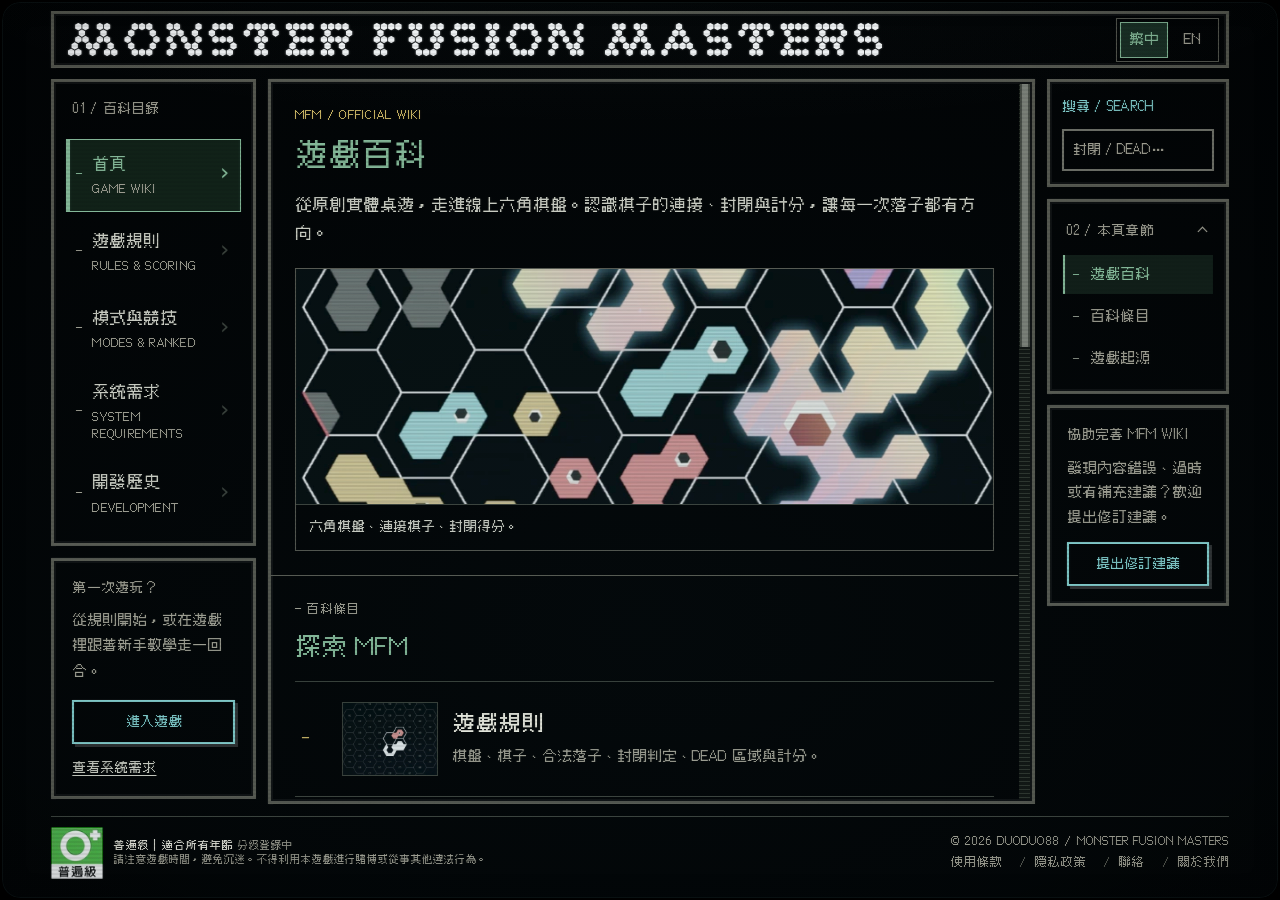
==== commit 476f4ac6: "docs(rating): update pending review copy to registration in progress" ====
--- a/docs/index.html
+++ b/docs/index.html
@@ -80,7 +80,7 @@
         <section class="reference-card frame wiki-contribution" aria-label="百科修訂建議"><span class="panel-label">協助完善 MFM WIKI</span><p>發現內容錯誤、過時或有補充建議？歡迎提出修訂建議。</p><a class="pixel-btn cyan" href="https://github.com/duoduo-88/monster-fusion-masters-showcase_MFM/issues/new?template=wiki-suggestion.yml" target="_blank" rel="noopener noreferrer">提出修訂建議</a></section>
       </aside>
     </div>
-    <footer class="site-footer"><div class="rating-summary" aria-label="台灣遊戲分級資訊"><img class="rating-symbol" src="./assets/rating-general.webp" alt="普遍級遊戲分級標誌" width="52" height="52"><div class="rating-copy"><div class="rating-title">普遍級｜適合所有年齡 <span class="rating-pending">分級登錄審核中</span></div><div class="rating-warning">請注意遊戲時間，避免沉迷。不得利用本遊戲進行賭博或從事其他違法行為。</div></div></div><div class="footer-meta"><div class="footer-copyright" aria-label="© 2026 DUODUO88 / MONSTER FUSION MASTERS"><span>© 2026</span><span>DUODUO88</span><span>/</span><span>MONSTER FUSION MASTERS</span></div><nav class="footer-nav" aria-label="法律與網站資訊"><a href="https://mfm.monster-fusion-masters-online.workers.dev/terms?from=wiki&amp;lang=zh-Hant">使用條款</a><a href="https://mfm.monster-fusion-masters-online.workers.dev/privacy?from=wiki&amp;lang=zh-Hant">隱私政策</a><a href="https://github.com/duoduo-88/monster-fusion-masters-showcase_MFM/issues/new/choose" target="_blank" rel="noopener noreferrer">聯絡</a><a href="./about.html">關於我們</a></nav></div></footer>
+    <footer class="site-footer"><div class="rating-summary" aria-label="台灣遊戲分級資訊"><img class="rating-symbol" src="./assets/rating-general.webp" alt="普遍級遊戲分級標誌" width="52" height="52"><div class="rating-copy"><div class="rating-title">普遍級｜適合所有年齡 <span class="rating-pending">分級登錄中</span></div><div class="rating-warning">請注意遊戲時間，避免沉迷。不得利用本遊戲進行賭博或從事其他違法行為。</div></div></div><div class="footer-meta"><div class="footer-copyright" aria-label="© 2026 DUODUO88 / MONSTER FUSION MASTERS"><span>© 2026</span><span>DUODUO88</span><span>/</span><span>MONSTER FUSION MASTERS</span></div><nav class="footer-nav" aria-label="法律與網站資訊"><a href="https://mfm.monster-fusion-masters-online.workers.dev/terms?from=wiki&amp;lang=zh-Hant">使用條款</a><a href="https://mfm.monster-fusion-masters-online.workers.dev/privacy?from=wiki&amp;lang=zh-Hant">隱私政策</a><a href="https://github.com/duoduo-88/monster-fusion-masters-showcase_MFM/issues/new/choose" target="_blank" rel="noopener noreferrer">聯絡</a><a href="./about.html">關於我們</a></nav></div></footer>
   </div>
   <dialog class="mfm-launch-dialog" id="mfm-launch-dialog" aria-labelledby="mfm-launch-title" aria-describedby="mfm-launch-copy">
     <h2 id="mfm-launch-title">啟動 MFM DESKTOP</h2>
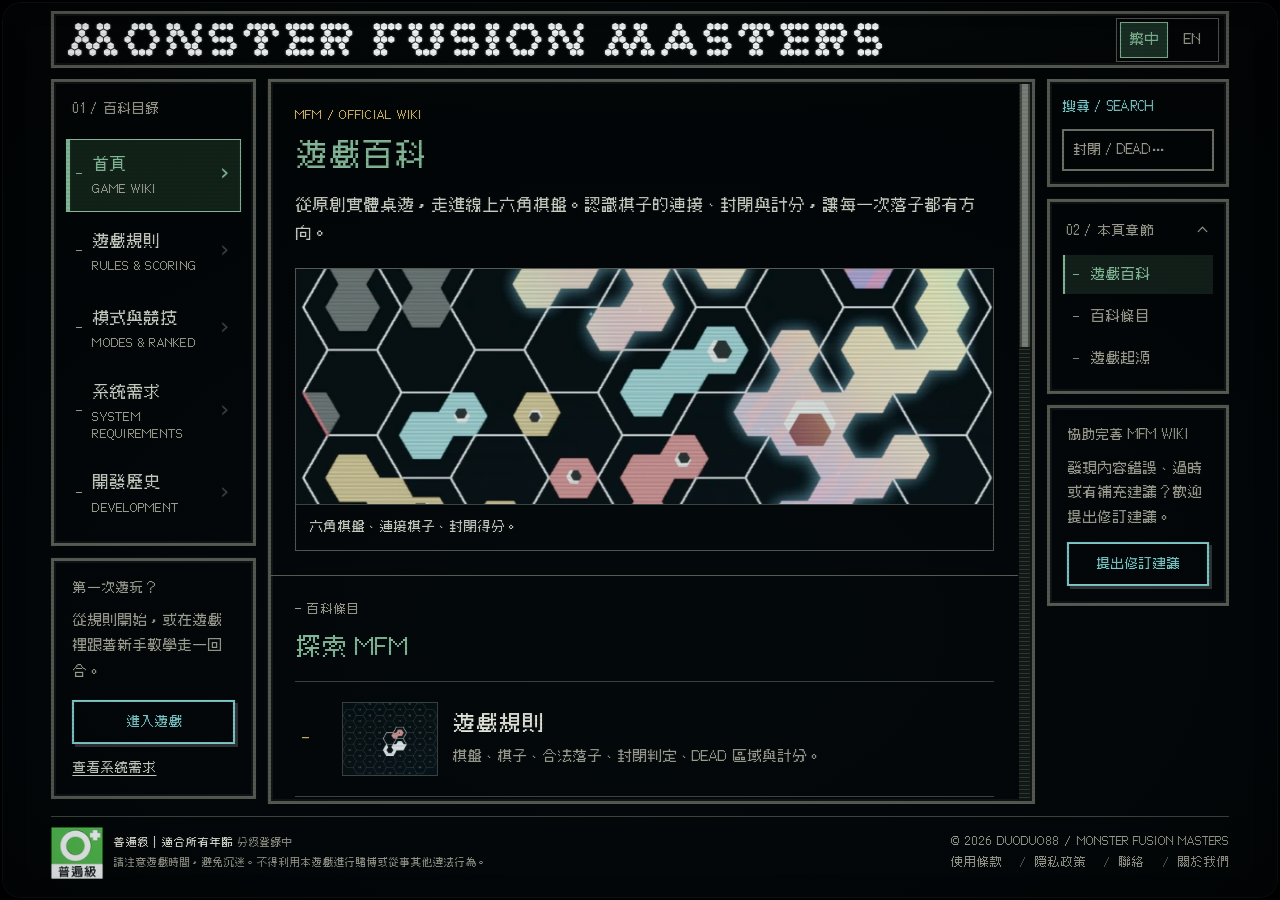
==== commit 8b150260: "fix: space rating notice and protect mark from scanlines" ====
--- a/docs/index.html
+++ b/docs/index.html
@@ -11,7 +11,7 @@
   <link rel="alternate" hreflang="zh-Hant" href="https://duoduo-88.github.io/monster-fusion-masters-showcase_MFM/">
   <link rel="alternate" hreflang="en" href="https://duoduo-88.github.io/monster-fusion-masters-showcase_MFM/en/index.html">
   <link rel="preload" href="./fonts/mfm-reading.ttf" as="font" type="font/ttf" crossorigin>
-  <link rel="stylesheet" href="./wiki.css?v=20261025-rating1">
+  <link rel="stylesheet" href="./wiki.css?v=20261026-rating-spacing">
   <script data-wiki-font-boot="1">
     (() => {
       "use strict";
@@ -91,6 +91,6 @@
       <button class="pixel-btn" type="button" data-mfm-launch-close>關閉</button>
     </div>
   </dialog>
-<script src="./crt-filter-v2.js?v=20261018-game-ui1"></script>
+<script src="./crt-filter-v2.js?v=20261026-rating-clear"></script>
 </body>
 </html>
--- a/docs/wiki.css
+++ b/docs/wiki.css
@@ -268,7 +268,7 @@
 .site-footer .rating-summary{display:flex;align-items:center;gap:10px;flex:1 1 270px;min-width:0}
 .site-footer .rating-symbol{display:block;flex:none;width:52px;height:52px;object-fit:contain}
 .site-footer .rating-copy{min-width:0;overflow-wrap:anywhere;font-size:10px;line-height:1.4}
-.site-footer .rating-title{color:var(--ink);font-size:11px;font-weight:600}
+.site-footer .rating-title{margin-bottom:6px;color:var(--ink);font-size:11px;font-weight:600}
 .site-footer .rating-pending{color:var(--muted);font-size:10px;font-weight:400}
 .site-footer .rating-warning{color:var(--muted)}
 .site-footer .rating-zh-notice{font-size:9px;color:var(--muted)}
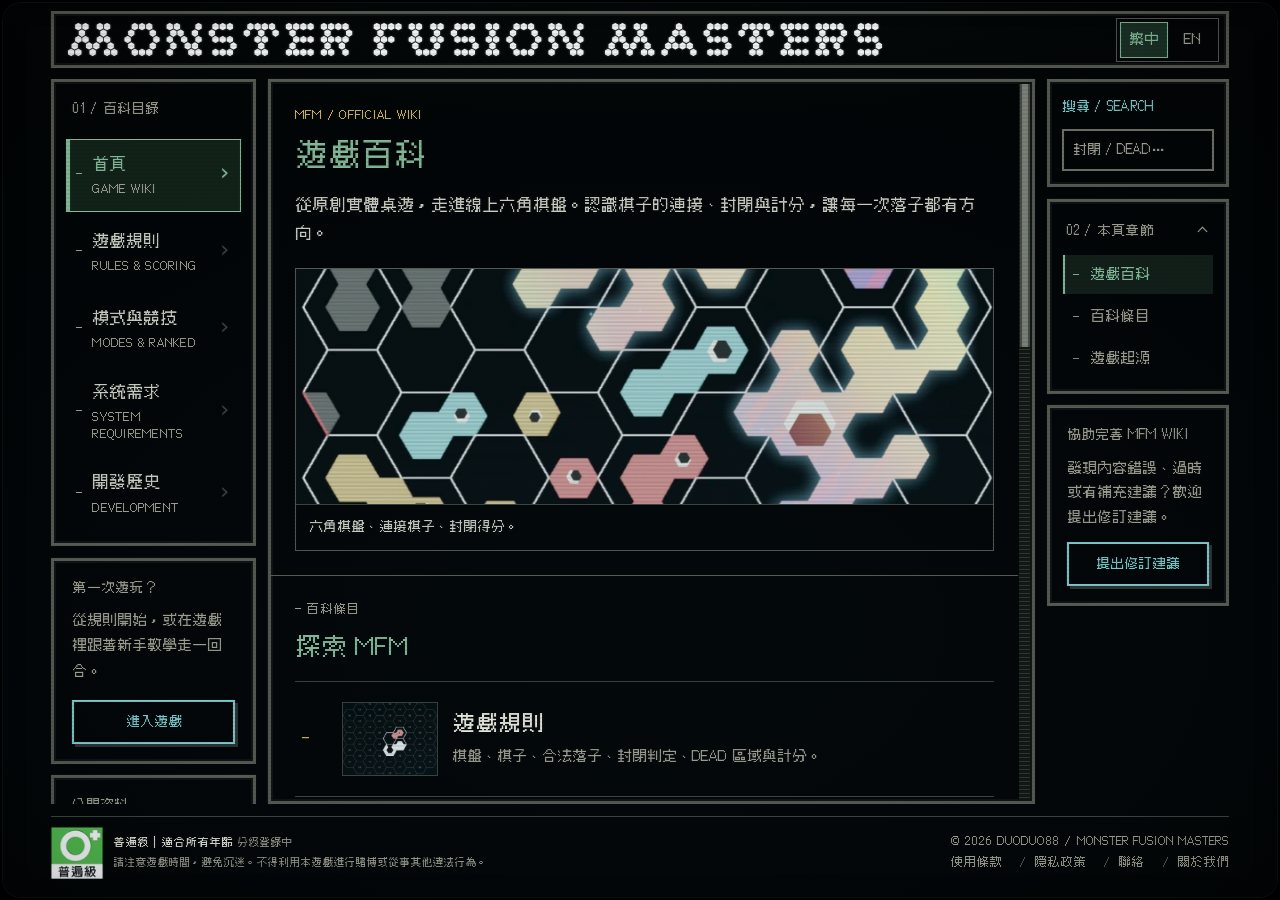
==== commit 2176858b: "chore(wiki): remove redundant sidebar requirements link" ====
--- a/docs/index.html
+++ b/docs/index.html
@@ -51,7 +51,7 @@
     <div class="layout">
       <aside class="left-rail">
         <nav class="site-nav frame" aria-label="百科分類"><div class="panel-label">01 / 百科目錄</div><a class="nav-link" href="./index.html" aria-current="page"><span class="nav-index">-</span><span>首頁<small>GAME WIKI</small></span><span class="nav-arrow" aria-hidden="true">›</span></a><a class="nav-link" href="./rules.html"><span class="nav-index">-</span><span>遊戲規則<small>RULES & SCORING</small></span><span class="nav-arrow" aria-hidden="true">›</span></a><a class="nav-link" href="./modes.html"><span class="nav-index">-</span><span>模式與競技<small>MODES & RANKED</small></span><span class="nav-arrow" aria-hidden="true">›</span></a><a class="nav-link" href="./requirements.html"><span class="nav-index">-</span><span>系統需求<small>SYSTEM REQUIREMENTS</small></span><span class="nav-arrow" aria-hidden="true">›</span></a><a class="nav-link" href="./history.html"><span class="nav-index">-</span><span>開發歷史<small>DEVELOPMENT</small></span><span class="nav-arrow" aria-hidden="true">›</span></a></nav>
-        <div class="rail-note frame"><span class="panel-label">第一次遊玩？</span><p>從規則開始，或在遊戲裡跟著新手教學走一回合。</p><a class="pixel-btn cyan" data-mfm-launch href="https://mfm.monster-fusion-masters-online.workers.dev/" aria-haspopup="dialog">進入遊戲</a><a class="requirements-link" href="./requirements.html">查看系統需求</a></div>
+        <div class="rail-note frame"><span class="panel-label">第一次遊玩？</span><p>從規則開始，或在遊戲裡跟著新手教學走一回合。</p><a class="pixel-btn cyan" data-mfm-launch href="https://mfm.monster-fusion-masters-online.workers.dev/" aria-haspopup="dialog">進入遊戲</a></div>
         <div class="reference-card frame"><span class="panel-label">公開資料</span><p>原創桌遊，持續進化。</p><a href="https://github.com/duoduo-88/monster-fusion-masters-showcase_MFM">SHOWCASE</a><a href="./history.html#sources">資料來源</a><a href="https://github.com/duoduo-88/monster-fusion-masters-showcase_MFM/releases/latest">桌面版下載</a></div>
       </aside>
       <main class="page frame wiki-scroll-rail" id="main-content" tabindex="-1">
--- a/docs/wiki.css
+++ b/docs/wiki.css
@@ -102,7 +102,7 @@
 .mfm-launch-copy{font-family:var(--font);font-size:16px;line-height:1.45}
 .mfm-launch-copy p{color:#b9b6a4}
 .mfm-launch-actions{display:grid;grid-template-columns:repeat(auto-fit,minmax(min(100%,13rem),1fr));gap:12px;margin-top:20px}
-.mfm-launch-actions .pixel-btn{min-width:0;text-align:center;overflow-wrap:anywhere}
+.mfm-launch-actions .pixel-btn{min-width:0;text-align:center;overflow-wrap:anywhere;font-family:var(--font)}
 .mfm-launch-dialog .pixel-btn:focus-visible{outline:0;border-color:#e2e5d9;filter:brightness(1.5);box-shadow:3px 3px #303228,0 0 9px rgba(235,238,226,.42)}
 .layout{display:grid;grid-template-columns:228px minmax(0,1fr) 206px;align-items:stretch;gap:var(--wiki-frame-gap);margin-top:var(--wiki-frame-gap);flex:1 1 auto;min-height:0}
 .left-rail,.right-rail{display:grid;align-content:start;gap:var(--wiki-frame-gap);min-width:0;min-height:0;overflow-x:hidden;overflow-y:auto;scrollbar-width:none;scrollbar-gutter:auto}
@@ -194,7 +194,6 @@
 .rail-note{padding:17px 18px}
 .rail-note p{font-size:14px;line-height:1.8;margin:11px 0 16px;color:var(--muted)}
 .rail-note .pixel-btn{display:flex;padding:8px;font-size:13px;gap:8px}
-.rail-note .requirements-link{display:block;margin-top:12px;font-size:13px;color:var(--copy)}
 .page{min-width:0;min-height:0;overflow-x:hidden;overflow-y:auto;scrollbar-gutter:stable;scroll-padding-top:18px;container:wiki-article / inline-size}
 .page:focus{outline:none}
 .hero{padding:27px 28px 26px}
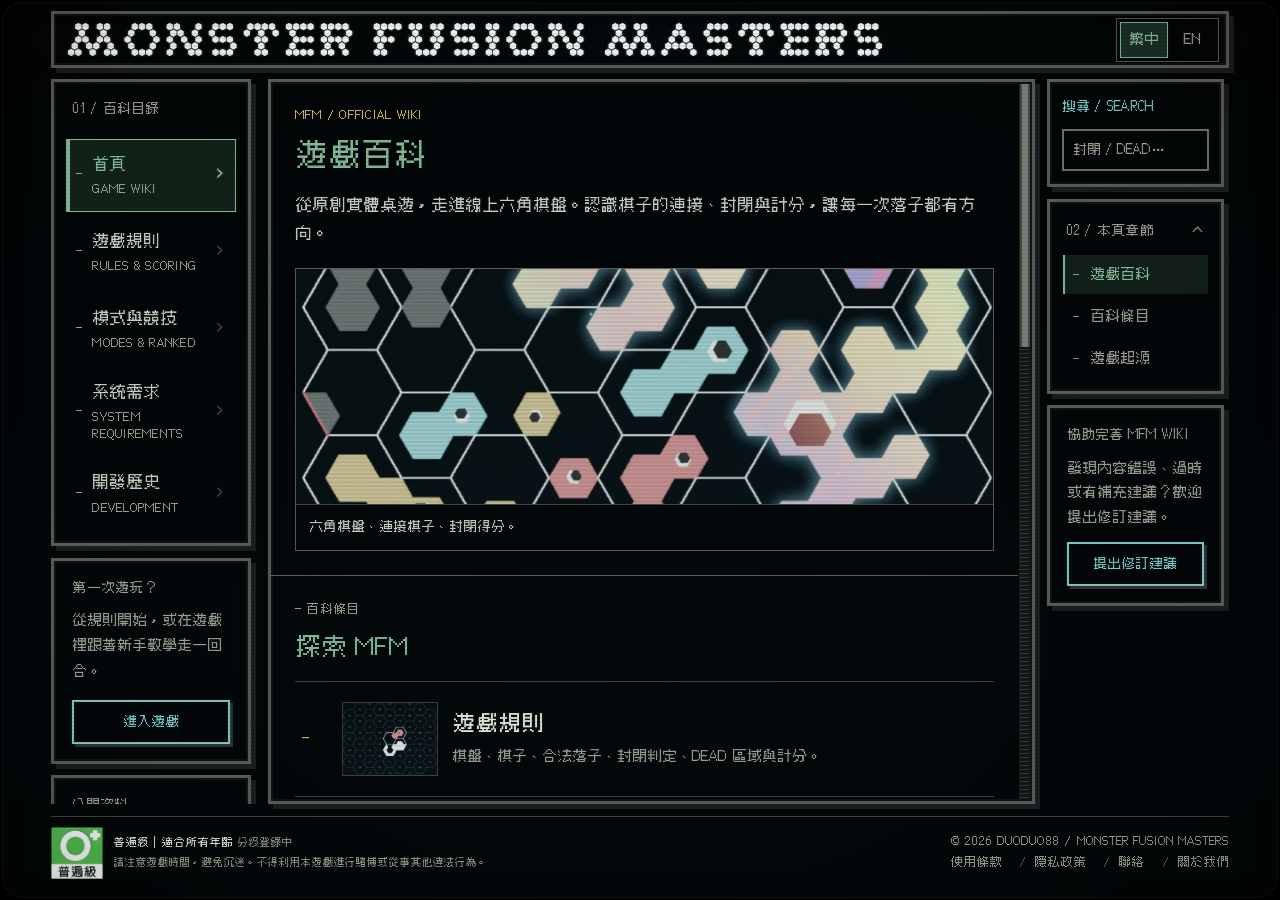
==== commit df7507ee: "fix: point official game links at monsterfusionmasters.com" ====
--- a/docs/index.html
+++ b/docs/index.html
@@ -51,7 +51,7 @@
     <div class="layout">
       <aside class="left-rail">
         <nav class="site-nav frame" aria-label="百科分類"><div class="panel-label">01 / 百科目錄</div><a class="nav-link" href="./index.html" aria-current="page"><span class="nav-index">-</span><span>首頁<small>GAME WIKI</small></span><span class="nav-arrow" aria-hidden="true">›</span></a><a class="nav-link" href="./rules.html"><span class="nav-index">-</span><span>遊戲規則<small>RULES & SCORING</small></span><span class="nav-arrow" aria-hidden="true">›</span></a><a class="nav-link" href="./modes.html"><span class="nav-index">-</span><span>模式與競技<small>MODES & RANKED</small></span><span class="nav-arrow" aria-hidden="true">›</span></a><a class="nav-link" href="./requirements.html"><span class="nav-index">-</span><span>系統需求<small>SYSTEM REQUIREMENTS</small></span><span class="nav-arrow" aria-hidden="true">›</span></a><a class="nav-link" href="./history.html"><span class="nav-index">-</span><span>開發歷史<small>DEVELOPMENT</small></span><span class="nav-arrow" aria-hidden="true">›</span></a></nav>
-        <div class="rail-note frame"><span class="panel-label">第一次遊玩？</span><p>從規則開始，或在遊戲裡跟著新手教學走一回合。</p><a class="pixel-btn cyan" data-mfm-launch href="https://mfm.monster-fusion-masters-online.workers.dev/" aria-haspopup="dialog">進入遊戲</a></div>
+        <div class="rail-note frame"><span class="panel-label">第一次遊玩？</span><p>從規則開始，或在遊戲裡跟著新手教學走一回合。</p><a class="pixel-btn cyan" data-mfm-launch href="https://monsterfusionmasters.com/" aria-haspopup="dialog">進入遊戲</a></div>
         <div class="reference-card frame"><span class="panel-label">公開資料</span><p>原創桌遊，持續進化。</p><a href="https://github.com/duoduo-88/monster-fusion-masters-showcase_MFM">SHOWCASE</a><a href="./history.html#sources">資料來源</a><a href="https://github.com/duoduo-88/monster-fusion-masters-showcase_MFM/releases/latest">桌面版下載</a></div>
       </aside>
       <main class="page frame wiki-scroll-rail" id="main-content" tabindex="-1">
@@ -80,14 +80,14 @@
         <section class="reference-card frame wiki-contribution" aria-label="百科修訂建議"><span class="panel-label">協助完善 MFM WIKI</span><p>發現內容錯誤、過時或有補充建議？歡迎提出修訂建議。</p><a class="pixel-btn cyan" href="https://github.com/duoduo-88/monster-fusion-masters-showcase_MFM/issues/new?template=wiki-suggestion.yml" target="_blank" rel="noopener noreferrer">提出修訂建議</a></section>
       </aside>
     </div>
-    <footer class="site-footer"><div class="rating-summary" aria-label="台灣遊戲分級資訊"><img class="rating-symbol" src="./assets/rating-general.webp" alt="普遍級遊戲分級標誌" width="52" height="52"><div class="rating-copy"><div class="rating-title">普遍級｜適合所有年齡 <span class="rating-pending">分級登錄中</span></div><div class="rating-warning">請注意遊戲時間，避免沉迷。不得利用本遊戲進行賭博或從事其他違法行為。</div></div></div><div class="footer-meta"><div class="footer-copyright" aria-label="© 2026 DUODUO88 / MONSTER FUSION MASTERS"><span>© 2026</span><span>DUODUO88</span><span>/</span><span>MONSTER FUSION MASTERS</span></div><nav class="footer-nav" aria-label="法律與網站資訊"><a href="https://mfm.monster-fusion-masters-online.workers.dev/terms?from=wiki&amp;lang=zh-Hant">使用條款</a><a href="https://mfm.monster-fusion-masters-online.workers.dev/privacy?from=wiki&amp;lang=zh-Hant">隱私政策</a><a href="https://github.com/duoduo-88/monster-fusion-masters-showcase_MFM/issues/new/choose" target="_blank" rel="noopener noreferrer">聯絡</a><a href="./about.html">關於我們</a></nav></div></footer>
+    <footer class="site-footer"><div class="rating-summary" aria-label="台灣遊戲分級資訊"><img class="rating-symbol" src="./assets/rating-general.webp" alt="普遍級遊戲分級標誌" width="52" height="52"><div class="rating-copy"><div class="rating-title">普遍級｜適合所有年齡 <span class="rating-pending">分級登錄中</span></div><div class="rating-warning">請注意遊戲時間，避免沉迷。不得利用本遊戲進行賭博或從事其他違法行為。</div></div></div><div class="footer-meta"><div class="footer-copyright" aria-label="© 2026 DUODUO88 / MONSTER FUSION MASTERS"><span>© 2026</span><span>DUODUO88</span><span>/</span><span>MONSTER FUSION MASTERS</span></div><nav class="footer-nav" aria-label="法律與網站資訊"><a href="https://monsterfusionmasters.com/terms?from=wiki&amp;lang=zh-Hant">使用條款</a><a href="https://monsterfusionmasters.com/privacy?from=wiki&amp;lang=zh-Hant">隱私政策</a><a href="https://github.com/duoduo-88/monster-fusion-masters-showcase_MFM/issues/new/choose" target="_blank" rel="noopener noreferrer">聯絡</a><a href="./about.html">關於我們</a></nav></div></footer>
   </div>
   <dialog class="mfm-launch-dialog" id="mfm-launch-dialog" aria-labelledby="mfm-launch-title" aria-describedby="mfm-launch-copy">
     <h2 id="mfm-launch-title">啟動 MFM DESKTOP</h2>
     <div class="mfm-launch-copy" id="mfm-launch-copy"><p>正在嘗試開啟 MFM 桌面版。</p><p>如果遊戲沒有啟動，可以下載桌面版，或直接使用瀏覽器遊玩。</p></div>
     <div class="mfm-launch-actions">
       <a class="pixel-btn" href="https://github.com/duoduo-88/monster-fusion-masters-showcase_MFM/releases/latest" target="_blank" rel="noopener noreferrer" autofocus>下載桌面版</a>
-      <a class="pixel-btn" href="https://mfm.monster-fusion-masters-online.workers.dev/">網頁版遊玩</a>
+      <a class="pixel-btn" href="https://monsterfusionmasters.com/">網頁版遊玩</a>
       <button class="pixel-btn" type="button" data-mfm-launch-close>關閉</button>
     </div>
   </dialog>
--- a/docs/wiki.css
+++ b/docs/wiki.css
@@ -3,7 +3,7 @@
 @font-face{font-family:"MFM Pixel";src:url("./fonts/BoutiqueBitmap9x9_1.93.ttf") format("truetype");font-weight:400;font-style:normal;font-display:swap}
 /* Static presentation tokens from the game's competitive-rule.html and
    desktop-layout.css. Keep the Wiki independent of the private game runtime. */
-:root{color-scheme:dark;--bg:#000;--panel:#000;--ink:#f1eedc;--copy:#c4c4b6;--muted:#8d8a7b;--line:#45453c;--soft:#2c302a;--accent:#72aa83;--game-accent:var(--accent);--gold:#c8a951;--cyan:#6cbebc;--font:"Cubic 11",monospace;--wiki-frame-width:min(100vw,calc(100dvh * 4 / 3));--wiki-frame-height:calc(var(--wiki-frame-width) * 3 / 4);--wiki-frame-pad:clamp(8px,calc(var(--wiki-frame-width) * .0095),14px);--wiki-frame-gap:var(--wiki-frame-pad);--wiki-header-height:clamp(54px,calc(var(--wiki-frame-height) * .0625),72px);--mfm-scroll-size:12px;--mfm-scroll-rail-width:12px;--mfm-scroll-content-gutter:14px;--mfm-scroll-track:#0b0d0a;--mfm-scroll-track-line:#242720;--mfm-scroll-thumb:#666960;--mfm-scroll-thumb-edge:#353831;--mfm-scroll-hover:#8b7a42;--mfm-scroll-active:#4f6f59}
+:root{color-scheme:dark;--bg:#000;--panel:#000;--ink:#f1eedc;--copy:#c4c4b6;--muted:#8d8a7b;--line:#48483f;--soft:#2c302a;--accent:#72aa83;--game-accent:var(--accent);--gold:#c8a951;--cyan:#6cbebc;--font:"Cubic 11",monospace;--wiki-frame-width:min(100vw,calc(100dvh * 4 / 3));--wiki-frame-height:calc(var(--wiki-frame-width) * 3 / 4);--wiki-frame-pad:clamp(8px,calc(var(--wiki-frame-width) * .0095),14px);--wiki-frame-gap:var(--wiki-frame-pad);--wiki-header-height:clamp(54px,calc(var(--wiki-frame-height) * .0625),72px);--mfm-scroll-size:12px;--mfm-scroll-rail-width:12px;--mfm-scroll-content-gutter:14px;--mfm-scroll-track:#0b0d0a;--mfm-scroll-track-line:#242720;--mfm-scroll-thumb:#666960;--mfm-scroll-thumb-edge:#353831;--mfm-scroll-hover:#8b7a42;--mfm-scroll-active:#4f6f59;--mfm-frame-shadow:5px 5px 0 #111,inset 0 0 0 2px #090909}
 *{box-sizing:border-box}
 html{scroll-padding-top:110px}
 html.wiki-fonts-loading body{visibility:hidden}
@@ -64,7 +64,7 @@
 li+li{margin-top:9px}
 ::selection{background:#244735;color:#fff}
 .site-shell{width:var(--wiki-frame-width);aspect-ratio:4/3;margin:0 auto;padding:var(--wiki-frame-pad);display:flex;flex-direction:column;overflow:hidden;container:wiki-frame / inline-size}
-.frame{border:3px solid var(--line);background:var(--panel);box-shadow:5px 5px 0 #000,inset 0 0 0 2px #090909,0 0 2px rgba(220,235,220,.09)}
+.frame{border:3px solid var(--line);background:var(--panel);box-shadow:var(--mfm-frame-shadow)}
 .site-head{position:relative;z-index:10;flex:none;height:var(--wiki-header-height);min-height:var(--wiki-header-height);display:flex;align-items:center;justify-content:space-between;gap:16px;padding:7px 7px 7px 14px}
 .site-head::before{content:"";position:absolute;top:-15px;left:-3px;right:-3px;height:12px;background:var(--bg)}
 .brand{display:flex;align-items:center;gap:22px;min-width:0;color:var(--ink);text-decoration:none}
@@ -94,7 +94,7 @@
   margin:auto;padding:clamp(16px,4vw,24px);border:3px solid #777b72;border-radius:0;
   overflow:auto;scrollbar-gutter:stable;color:#e9e6d6;font-family:"MFM Pixel",monospace;
   background:radial-gradient(ellipse 80% 54% at 50% 26%,rgba(108,190,188,.13),transparent 68%),radial-gradient(ellipse 100% 90% at 50% 50%,transparent 54%,rgba(0,0,0,.74) 100%),repeating-linear-gradient(180deg,rgba(255,255,255,.015) 0 1px,transparent 1px 4px),#050605;
-  box-shadow:0 0 0 2px #050505,0 18px 60px #000,inset 0 0 0 2px #090909,inset 0 0 42px rgba(108,190,188,.035);
+  box-shadow:var(--mfm-frame-shadow),inset 0 0 42px rgba(108,190,188,.035);
 }
 .mfm-launch-dialog[data-animating]::after{content:"";position:absolute;pointer-events:none;border:2px solid #777b72;inset:max(0px,calc(var(--launch-frame-y) - 3px)) max(0px,calc(var(--launch-frame-x) - 3px));z-index:1}
 .mfm-launch-dialog::backdrop{background:radial-gradient(ellipse at 50% 42%,rgba(108,190,188,.08),transparent 48%),rgba(0,0,0,.82)}
@@ -105,7 +105,7 @@
 .mfm-launch-actions .pixel-btn{min-width:0;text-align:center;overflow-wrap:anywhere;font-family:var(--font)}
 .mfm-launch-dialog .pixel-btn:focus-visible{outline:0;border-color:#e2e5d9;filter:brightness(1.5);box-shadow:3px 3px #303228,0 0 9px rgba(235,238,226,.42)}
 .layout{display:grid;grid-template-columns:228px minmax(0,1fr) 206px;align-items:stretch;gap:var(--wiki-frame-gap);margin-top:var(--wiki-frame-gap);flex:1 1 auto;min-height:0}
-.left-rail,.right-rail{display:grid;align-content:start;gap:var(--wiki-frame-gap);min-width:0;min-height:0;overflow-x:hidden;overflow-y:auto;scrollbar-width:none;scrollbar-gutter:auto}
+.left-rail,.right-rail{display:grid;grid-auto-rows:max-content;align-content:start;gap:var(--wiki-frame-gap);min-width:0;min-height:0;overflow-x:hidden;overflow-y:auto;scrollbar-width:none;scrollbar-gutter:auto;padding:0 5px 5px 0}
 :is(.left-rail,.right-rail)::-webkit-scrollbar{display:none;width:0;height:0}
 /* Scrollbar palette and geometry mirror the game's retro-scrollbar.css.
    The article reserves its game rail in HTML; tables keep native scrollbar styling. */
@@ -289,7 +289,7 @@
 @media(min-width:761px){
   @container wiki-frame (max-width:1000px){.layout{grid-template-columns:176px minmax(0,1fr);grid-template-rows:minmax(0,1fr) auto}.left-rail{grid-column:1;grid-row:1;overflow-y:auto}.right-rail{grid-column:1;grid-row:2;overflow-y:auto;max-height:40dvh}.page{grid-column:2;grid-row:1 / span 2}.toc{font-size:13px}.contents-panel{padding:12px}.nav-link{font-size:15px;gap:8px}.nav-link small{font-size:12px}.rail-note{padding:15px 13px}.rail-note .pixel-btn{font-size:12px}}
 }
-@media(max-width:760px){html{scroll-padding-top:160px}.site-shell{width:calc(100% - 24px);height:auto;aspect-ratio:auto;margin-top:12px;padding:0;display:block;overflow:visible}.site-head{position:sticky;top:9px;height:auto;min-height:0;padding:14px;gap:15px;flex-wrap:wrap}.brand{width:100%;justify-content:space-between;gap:15px}.brand img{width:calc(100% - 80px);max-width:660px}.brand-tag{display:block;font-size:12px;padding-left:13px;line-height:1.4}.head-actions{width:100%;justify-content:flex-end}.language-switch a{min-height:37px;min-width:48px}.layout{display:flex;flex-direction:column;gap:13px;margin-top:13px;flex:none;min-height:auto}.left-rail,.right-rail{width:100%;display:grid;gap:13px;max-height:none;overflow:visible}.left-rail{order:1}.right-rail{order:2}.page{order:3;width:100%;min-height:auto;overflow:visible;scrollbar-gutter:auto}.site-nav{display:grid;grid-template-columns:repeat(3,minmax(0,1fr));gap:3px;padding:8px}.site-nav>.panel-label{display:none}.nav-link{min-height:53px;justify-content:center;gap:0;padding:7px 3px;margin:0;font-size:14px;text-align:center}.nav-link small,.nav-index,.nav-arrow{display:none}.nav-link[aria-current="page"]{box-shadow:inset 0 -2px var(--game-accent)}.contents-panel{padding:11px 13px}.contents-panel summary{min-height:26px}.toc{display:grid;grid-template-columns:repeat(2,minmax(0,1fr));gap:0}.toc li+li{margin:0}.hero,.section{padding:22px}.hero h1{font-size:27px}.hero p{font-size:16px;line-height:1.9}.game-figure{margin:0 22px 22px}.hero-actions{gap:17px}.game-preview{aspect-ratio:4/3}.game-preview img{object-fit:contain}.entry{gap:11px;grid-template-columns:22px minmax(0,1fr);padding-top:18px;padding-bottom:18px}.entry h3{font-size:20px}.site-footer{font-size:12px;gap:7px;margin-top:20px}.data-table{font-size:14px}.data-table th,.data-table td{padding:9px 8px}.mode-card{padding:15px}.card-grid{gap:10px}}
+@media(max-width:760px){html{scroll-padding-top:160px}.site-shell{width:calc(100% - 24px);height:auto;aspect-ratio:auto;margin-top:12px;padding:0;display:block;overflow:visible}.site-head{position:sticky;top:9px;height:auto;min-height:0;padding:14px;gap:15px;flex-wrap:wrap}.brand{width:100%;justify-content:space-between;gap:15px}.brand img{width:calc(100% - 80px);max-width:660px}.brand-tag{display:block;font-size:12px;padding-left:13px;line-height:1.4}.head-actions{width:100%;justify-content:flex-end}.language-switch a{min-height:37px;min-width:48px}.layout{display:flex;flex-direction:column;gap:13px;margin-top:13px;flex:none;min-height:auto}.left-rail,.right-rail{width:100%;display:grid;gap:13px;max-height:none;overflow:visible;padding:0}.left-rail{order:1}.right-rail{order:2}.page{order:3;width:100%;min-height:auto;overflow:visible;scrollbar-gutter:auto}.site-nav{display:grid;grid-template-columns:repeat(3,minmax(0,1fr));gap:3px;padding:8px}.site-nav>.panel-label{display:none}.nav-link{min-height:53px;justify-content:center;gap:0;padding:7px 3px;margin:0;font-size:14px;text-align:center}.nav-link small,.nav-index,.nav-arrow{display:none}.nav-link[aria-current="page"]{box-shadow:inset 0 -2px var(--game-accent)}.contents-panel{padding:11px 13px}.contents-panel summary{min-height:26px}.toc{display:grid;grid-template-columns:repeat(2,minmax(0,1fr));gap:0}.toc li+li{margin:0}.hero,.section{padding:22px}.hero h1{font-size:27px}.hero p{font-size:16px;line-height:1.9}.game-figure{margin:0 22px 22px}.hero-actions{gap:17px}.game-preview{aspect-ratio:4/3}.game-preview img{object-fit:contain}.entry{gap:11px;grid-template-columns:22px minmax(0,1fr);padding-top:18px;padding-bottom:18px}.entry h3{font-size:20px}.site-footer{font-size:12px;gap:7px;margin-top:20px}.data-table{font-size:14px}.data-table th,.data-table td{padding:9px 8px}.mode-card{padding:15px}.card-grid{gap:10px}}
 @media(max-width:420px){.site-shell{width:calc(100% - 18px);margin-top:9px}.site-head{padding:12px}.brand{gap:9px}.brand img{width:100%}.brand-tag{display:none}.nav-link{font-size:12px}.hero,.section{padding:19px}.game-figure{margin:0 19px 19px}.hero-actions{gap:14px}.hero-actions .pixel-btn{font-size:14px}.text-link{font-size:13px}.figure-label{font-size:12px;padding:8px 9px}.demo-label{font-size:12px}.entry p{font-size:13px}.card-grid{grid-template-columns:1fr}.version-note{font-size:12px!important}.footer-divider{padding:0 4px}}
 @media(prefers-reduced-motion:reduce){html{scroll-behavior:auto}}
 
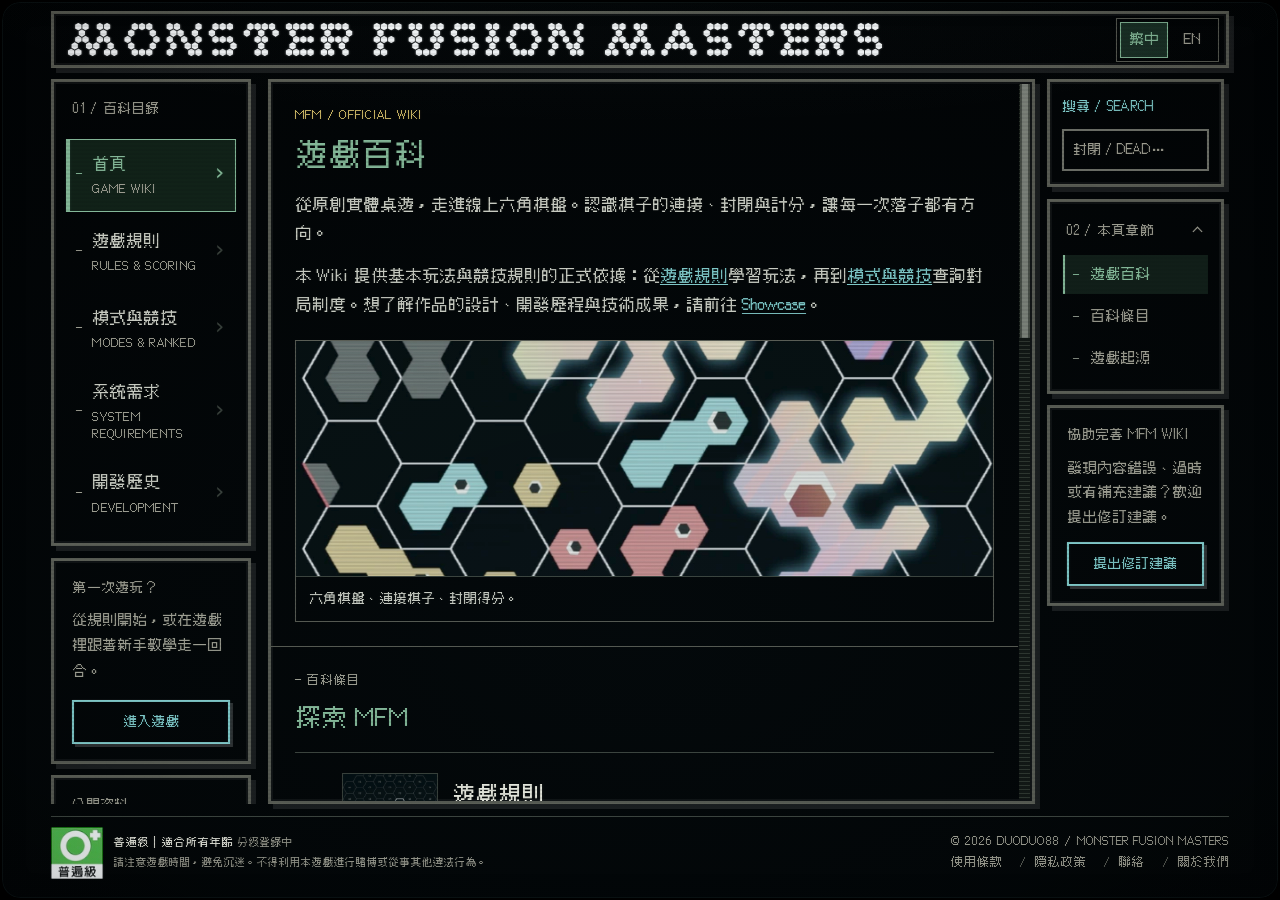
==== commit 2737541a: "docs: separate Wiki rules from Showcase development references" ====
--- a/docs/index.html
+++ b/docs/index.html
@@ -55,7 +55,7 @@
         <div class="reference-card frame"><span class="panel-label">公開資料</span><p>原創桌遊，持續進化。</p><a href="https://github.com/duoduo-88/monster-fusion-masters-showcase_MFM">SHOWCASE</a><a href="./history.html#sources">資料來源</a><a href="https://github.com/duoduo-88/monster-fusion-masters-showcase_MFM/releases/latest">桌面版下載</a></div>
       </aside>
       <main class="page frame wiki-scroll-rail" id="main-content" tabindex="-1">
-<section class="hero" id="overview"><span class="eyebrow">MFM / OFFICIAL WIKI</span><h1>遊戲百科</h1><p>從原創實體桌遊，走進線上六角棋盤。認識棋子的連接、封閉與計分，讓每一次落子都有方向。</p><figure class="guide-figure intro-visual wiki-cover"><img class="" src="./assets/media/board-colors.webp" alt="Monster Fusion Masters 彩色六角棋盤封面" width="784" height="850" loading="eager" fetchpriority="high" decoding="async"><figcaption>六角棋盤、連接棋子、封閉得分。</figcaption></figure>
+<section class="hero" id="overview"><span class="eyebrow">MFM / OFFICIAL WIKI</span><h1>遊戲百科</h1><p>從原創實體桌遊，走進線上六角棋盤。認識棋子的連接、封閉與計分，讓每一次落子都有方向。</p><p>本 Wiki 提供基本玩法與競技規則的正式依據：從<a href="./rules.html">遊戲規則</a>學習玩法，再到<a href="./modes.html">模式與競技</a>查詢對局制度。想了解作品的設計、開發歷程與技術成果，請前往 <a href="https://github.com/duoduo-88/monster-fusion-masters-showcase_MFM">Showcase</a>。</p><figure class="guide-figure intro-visual wiki-cover"><img class="" src="./assets/media/board-colors.webp" alt="Monster Fusion Masters 彩色六角棋盤封面" width="784" height="850" loading="eager" fetchpriority="high" decoding="async"><figcaption>六角棋盤、連接棋子、封閉得分。</figcaption></figure>
 </section>
 
 <section class="section" id="explore"><span class="eyebrow">- 百科條目</span><h2>探索 MFM</h2><div class="entry-list">
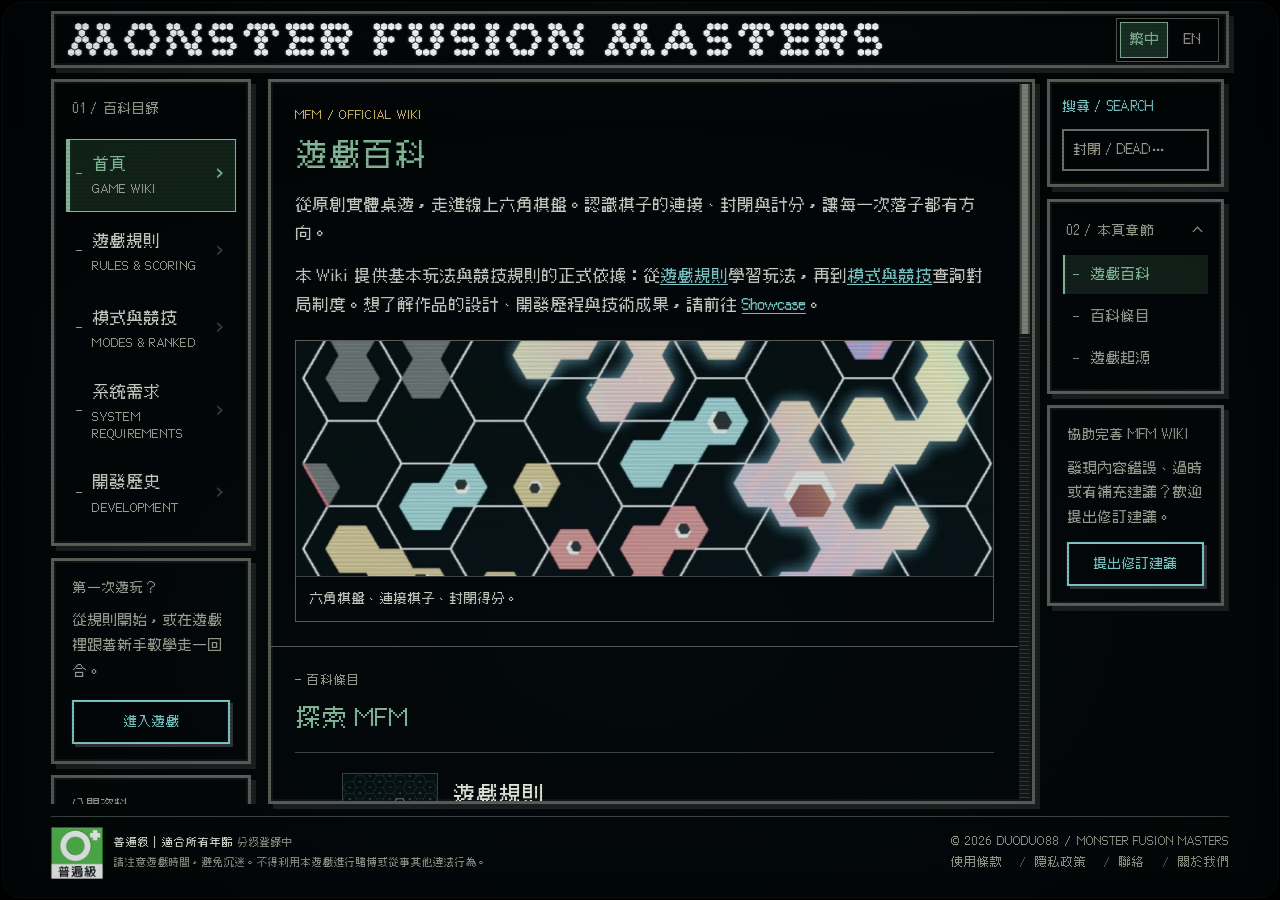
==== commit c28d5cf9: "docs(wiki): add bilingual Color Lab walkthrough" ====
--- a/docs/index.html
+++ b/docs/index.html
@@ -32,7 +32,7 @@
   <script src="./wiki-navigation.js?v=20261025-requirements1" defer></script>
   <script src="./wiki.js?v=20261018-partial1" defer></script>
   <script src="./wiki-media.js?v=20261018-partial1" defer></script>
-  <script src="./wiki-search-index.js?v=20261016-cover1" defer></script>
+  <script src="./wiki-search-index.js?v=20261102-color-lab" defer></script>
   <script src="./wiki-search.js?v=20261018-partial1" defer></script>
 </head>
 <body>
@@ -61,7 +61,7 @@
 <section class="section" id="explore"><span class="eyebrow">- 百科條目</span><h2>探索 MFM</h2><div class="entry-list">
 <a class="entry" href="./rules.html"><span class="entry-number">-</span><span class="entry-thumb"><img class="" src="./assets/media/battle-overview.webp" alt="遊戲畫面局部" width="549" height="613" loading="lazy" decoding="async"></span><span><h3>遊戲規則</h3><p>棋盤、棋子、合法落子、封閉判定、DEAD 區域與計分。</p></span></a>
 <a class="entry" href="./modes.html"><span class="entry-number">-</span><span class="entry-thumb"><img class="" src="./assets/media/lobby-room-list.webp" alt="遊戲畫面局部" width="975" height="694" loading="lazy" decoding="async"></span><span><h3>模式與競技</h3><p>自訂房間、AI、Ranked、RTG、賽季制度、觀戰與重播。</p></span></a>
-<a class="entry" href="./history.html"><span class="entry-number">-</span><span class="entry-thumb"><img class="" src="./assets/media/board-colors.webp" alt="遊戲畫面局部" width="784" height="850" loading="lazy" decoding="async"></span><span><h3>開發歷史</h3><p>從 2020 年 3D 列印實體桌遊，到即時線上多人對戰。</p></span></a></div><div class="rank-preview"><div class="visual-heading"><h3>從青銅到大師</h3></div><div class="rank-strip"><a class="rank-mini" href="./modes.html#ranked"><img class="" src="./assets/media/rank-bronze.webp" data-animation="./assets/media/rank-bronze.animated.webp" data-still="./assets/media/rank-bronze.webp" alt="Bronze" width="224" height="224" loading="lazy" decoding="async"><span>Bronze</span></a><a class="rank-mini" href="./modes.html#ranked"><img class="" src="./assets/media/rank-silver.webp" data-animation="./assets/media/rank-silver.animated.webp" data-still="./assets/media/rank-silver.webp" alt="Silver" width="224" height="224" loading="lazy" decoding="async"><span>Silver</span></a><a class="rank-mini" href="./modes.html#ranked"><img class="" src="./assets/media/rank-gold.webp" data-animation="./assets/media/rank-gold.animated.webp" data-still="./assets/media/rank-gold.webp" alt="Gold" width="224" height="224" loading="lazy" decoding="async"><span>Gold</span></a><a class="rank-mini" href="./modes.html#ranked"><img class="" src="./assets/media/rank-platinum.webp" data-animation="./assets/media/rank-platinum.animated.webp" data-still="./assets/media/rank-platinum.webp" alt="Platinum" width="224" height="224" loading="lazy" decoding="async"><span>Platinum</span></a><a class="rank-mini" href="./modes.html#ranked"><img class="" src="./assets/media/rank-diamond.webp" data-animation="./assets/media/rank-diamond.animated.webp" data-still="./assets/media/rank-diamond.webp" alt="Diamond" width="224" height="224" loading="lazy" decoding="async"><span>Diamond</span></a><a class="rank-mini" href="./modes.html#ranked"><img class="" src="./assets/media/rank-master.webp" data-animation="./assets/media/rank-master.animated.webp" data-still="./assets/media/rank-master.webp" alt="Master" width="224" height="224" loading="lazy" decoding="async"><span>Master</span></a></div><a class="text-link" href="./modes.html#ranked">查看階級與評分門檻 →</a></div></section>
+<a class="entry" href="./history.html"><span class="entry-number">-</span><span class="entry-thumb"><img class="" src="./assets/media/board-colors.webp" alt="遊戲畫面局部" width="784" height="850" loading="lazy" decoding="async"></span><span><h3>開發歷史</h3><p>從 2020 年 3D 列印實體桌遊，到即時線上多人對戰。</p></span></a></div><p><a class="text-link" href="./modes.html#color-lab">色彩實驗室教學：製作與套用棋子配色 →</a></p><div class="rank-preview"><div class="visual-heading"><h3>從青銅到大師</h3></div><div class="rank-strip"><a class="rank-mini" href="./modes.html#ranked"><img class="" src="./assets/media/rank-bronze.webp" data-animation="./assets/media/rank-bronze.animated.webp" data-still="./assets/media/rank-bronze.webp" alt="Bronze" width="224" height="224" loading="lazy" decoding="async"><span>Bronze</span></a><a class="rank-mini" href="./modes.html#ranked"><img class="" src="./assets/media/rank-silver.webp" data-animation="./assets/media/rank-silver.animated.webp" data-still="./assets/media/rank-silver.webp" alt="Silver" width="224" height="224" loading="lazy" decoding="async"><span>Silver</span></a><a class="rank-mini" href="./modes.html#ranked"><img class="" src="./assets/media/rank-gold.webp" data-animation="./assets/media/rank-gold.animated.webp" data-still="./assets/media/rank-gold.webp" alt="Gold" width="224" height="224" loading="lazy" decoding="async"><span>Gold</span></a><a class="rank-mini" href="./modes.html#ranked"><img class="" src="./assets/media/rank-platinum.webp" data-animation="./assets/media/rank-platinum.animated.webp" data-still="./assets/media/rank-platinum.webp" alt="Platinum" width="224" height="224" loading="lazy" decoding="async"><span>Platinum</span></a><a class="rank-mini" href="./modes.html#ranked"><img class="" src="./assets/media/rank-diamond.webp" data-animation="./assets/media/rank-diamond.animated.webp" data-still="./assets/media/rank-diamond.webp" alt="Diamond" width="224" height="224" loading="lazy" decoding="async"><span>Diamond</span></a><a class="rank-mini" href="./modes.html#ranked"><img class="" src="./assets/media/rank-master.webp" data-animation="./assets/media/rank-master.animated.webp" data-still="./assets/media/rank-master.webp" alt="Master" width="224" height="224" loading="lazy" decoding="async"><span>Master</span></a></div><a class="text-link" href="./modes.html#ranked">查看階級與評分門檻 →</a></div></section>
 <section class="section" id="origin"><span class="eyebrow">- 遊戲起源</span><h2>先有桌遊，才有線上版</h2><p>MFM 的棋盤、規則、棋子、計分及平衡設計源自開發者的實體桌遊。2020 年公開 3D 列印版本，數年後再透過 Codex 協助將既有設計轉為軟體。遊戲玩法與設計決策仍由原作者負責。</p><p><a href="https://www.printables.com/model/35556-monster-fusion-masters-v1board-game">查看 2020 年實體版紀錄</a></p><figure class="guide-figure"><img src="./assets/media/original-tabletop-2020.webp" alt="Monster Fusion Masters V1 原創實體 3D 列印桌遊，橘色與黑色六角棋子置於白色棋盤上。" width="320" height="213" loading="lazy" decoding="async"><figcaption>2020 年的 Monster Fusion Masters V1 原創 3D 列印桌遊。</figcaption></figure></section>
 
 </main>
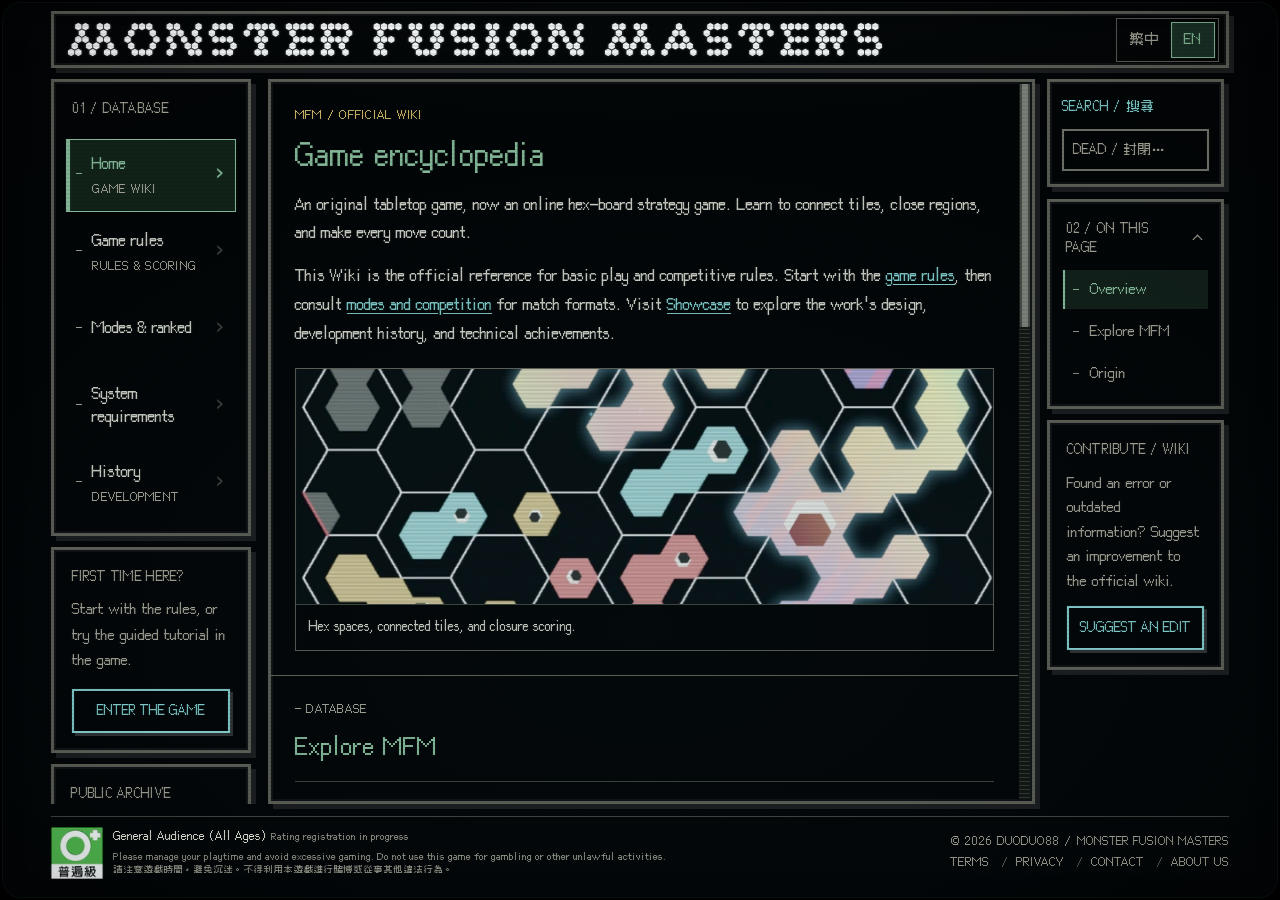
==== commit a800c47c: "feat(wiki): choose first-visit language from browser preferences" ====
--- a/docs/index.html
+++ b/docs/index.html
@@ -30,7 +30,7 @@
     })();
   </script>
   <script src="./wiki-navigation.js?v=20261025-requirements1" defer></script>
-  <script src="./wiki.js?v=20261018-partial1" defer></script>
+  <script src="./wiki.js?v=20261102-browser-language" defer></script>
   <script src="./wiki-media.js?v=20261018-partial1" defer></script>
   <script src="./wiki-search-index.js?v=20261102-color-lab" defer></script>
   <script src="./wiki-search.js?v=20261018-partial1" defer></script>
